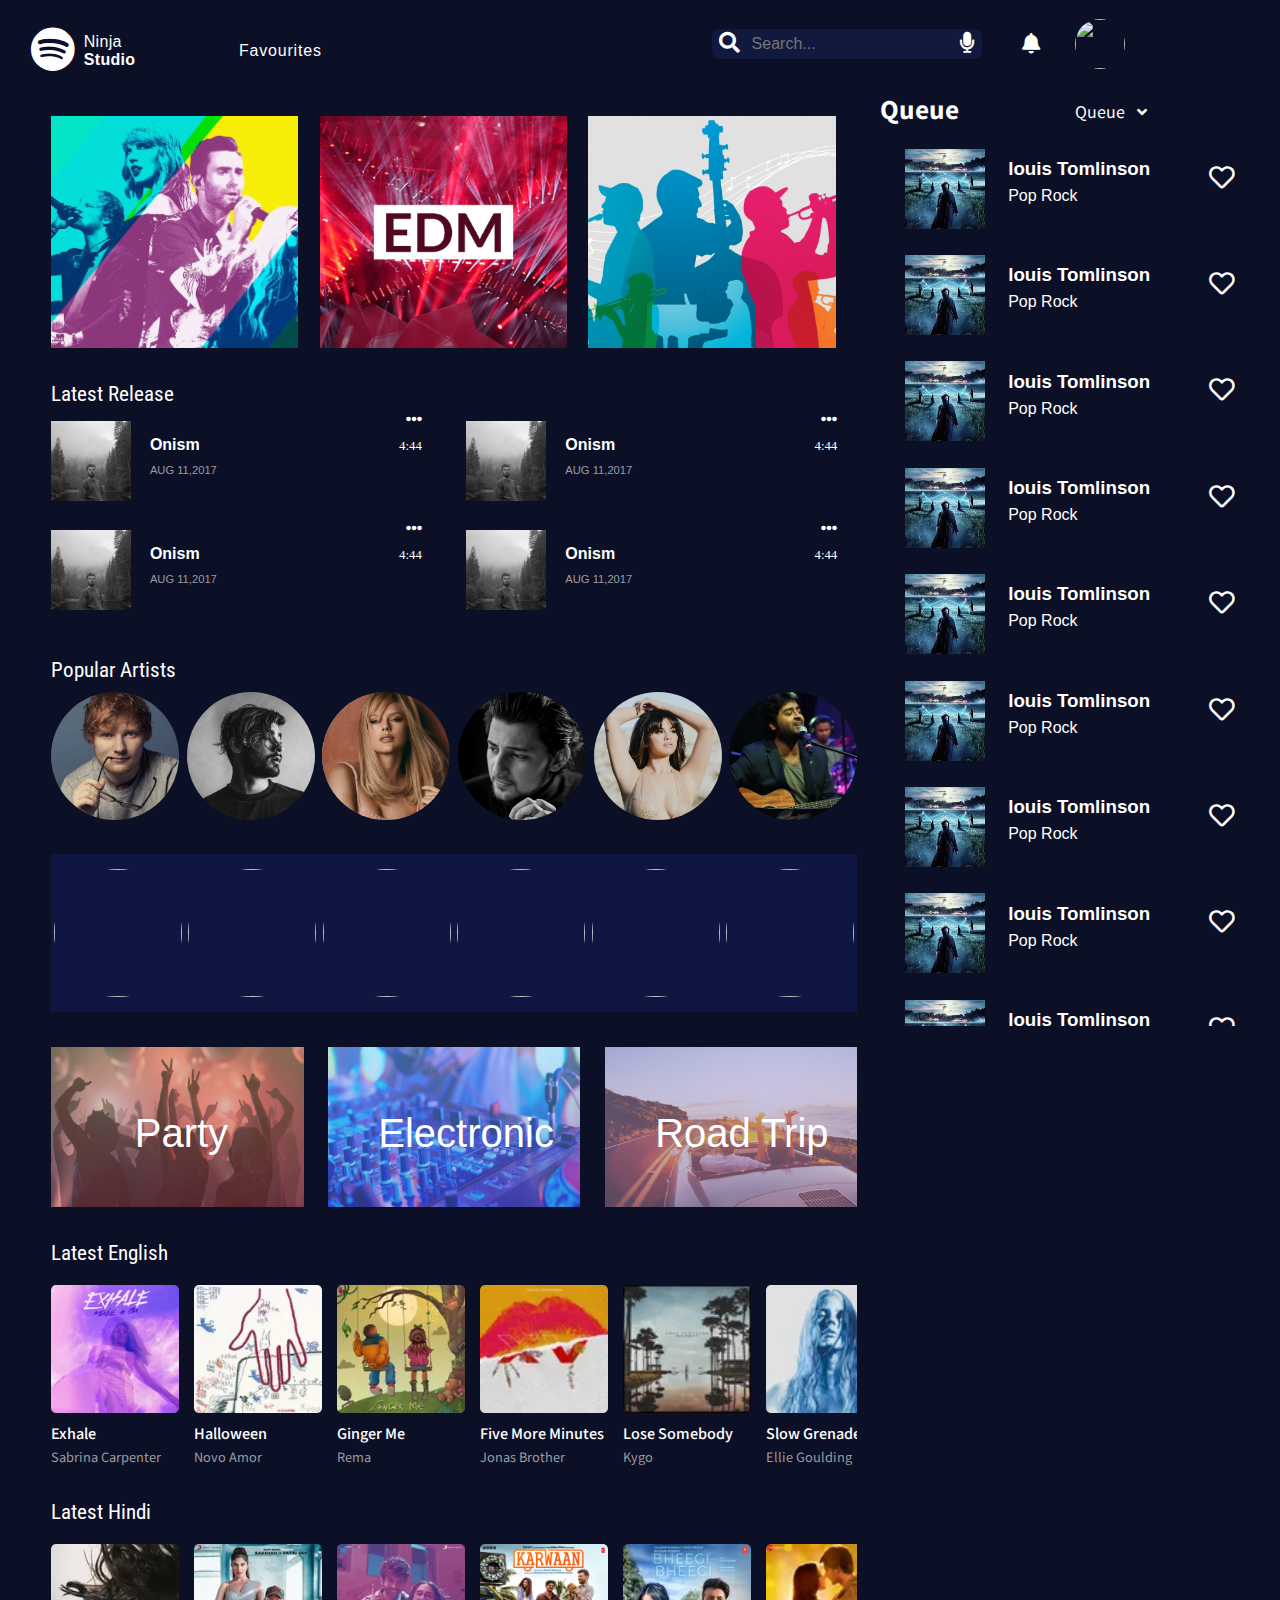
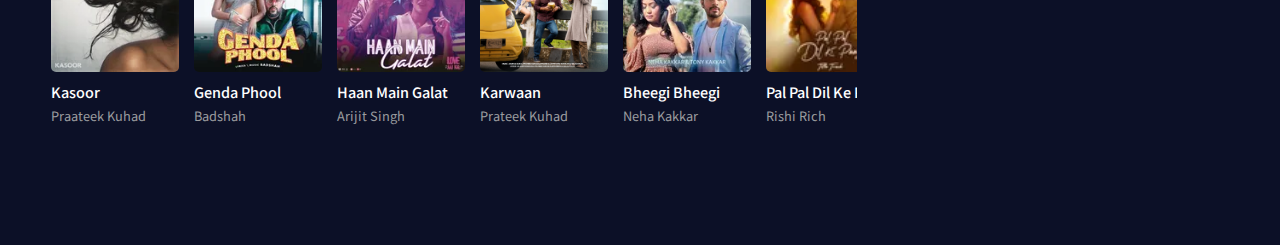
==== index.html @ 608cabcc "improved responsiveness" ====
<!DOCTYPE html>
<html>
<head>
	<title>Ninjas Studio</title>

	<!-- font awesome linking -->
	<link rel="stylesheet" type="text/css" href="https://use.fontawesome.com/releases/v5.7.1/css/all.css">

	<link rel="stylesheet" href="https://cdnjs.cloudflare.com/ajax/libs/font-awesome/4.7.0/css/font-awesome.min.css">

	<!-- stylsheet linking -->
	<link rel="stylesheet" type="text/css" href="styles1.css">

	<!-- google fonts -->

	<link href="https://fonts.googleapis.com/css2?family=Roboto+Condensed:wght@700&display=swap" rel="stylesheet">
	<link href="https://fonts.googleapis.com/css2?family=Noto+Sans+JP&display=swap" rel="stylesheet">
	<link href="https://fonts.googleapis.com/css2?family=Varta&display=swap" rel="stylesheet">

</head>
<body>

	<!------------------------------------------------------------- navbar -------------------------------------------------------->

	<div class="nav">
		<div id="nav-left">
			<div><i class="fab fa-spotify"></i></div>
			<div class="studio-name">Ninja <br> <b>Studio</b></div>
		</div>

		<span><a href="#">Favourites</a></span>

		<div id="nav-right">

			<button class="s-icon"><i class="fas fa-search"></i></button>  <form><input type="text" name="search-bar" class="search-bar" placeholder="Search..."></form>  <button class="mic"><i class="fas fa-microphone"></i></button>


			<div><i class="fas fa-bell bell-icon"></i></div>

			<div class="profile"><img src="https://i.pinimg.com/originals/8c/7b/34/8c7b3460922034571f3fbc3bdd828759.png"></div>
			
		</div>
	</div>

	<div id="content">
		<main>
			<!------------------------------------------------------- 1. categories -->

			<div class="categories">
				<div class="category" style="background-image:url(images/category1.jpg);">
				</div>
				<div class="category" style="background-image: url(images/c2.jpg);">
				</div>
				<div class="category" style="background-image: url(images/c3.png);">
				</div>
			</div>

			<!------------------------------------------------------ 2.latest release -->

			<div class="latest-releases" id="release-box">

				<span class="heading">Latest Release</span>
				<br>

				<div class="songs">

					<div class="release-song">

						<div style="background-image: url(images/onism.jpg);" class="rel-song">
							<a href="#music-player" class="play"><i class="fas fa-play"></i></a>
						</div>

						<div class="song-details">
							<span><b>Onism</b></span> <br>
							<p>AUG 11,2017</p>
						</div>

						<div class="more-details">
							<a href="#dropdown1" class="btn"><i class="fas fa-ellipsis-h"></i></a>

							<ul id="dropdown1" class="list">

								<li class="list-item"> <a href="#release-box"><span class="cross-btn"> <i class="fas fa-times"></i></a> </span></li>

								<li class="list-item"><span><i class="fas fa-play"></i></span> &nbsp; <span>Play Now</span></li>

								<li class="list-item"><span><i class="fas fa-list-ul"></i></span> &nbsp; <span>Add to Favourites</span></li>

								<li class="list-item"><span><i class="fas fa-plus"></i></span> &nbsp; <span>Add to Queue</span></li>

								<li class="list-item"><span><i class="fas fa-info-circle"></i></span> &nbsp; <span>Get Info</span></li>

							</ul>
							<br>
							<p>4:44</p>
						</div>

					</div>

					<div class="release-song">

						<div style="background-image: url(images/onism.jpg);" class="rel-song">
							<a href="#music-player" class="play"><i class="fas fa-play"></i></a>
						</div>

						<div class="song-details">
							<span><b>Onism</b></span> <br>
							<p>AUG 11,2017</p>
						</div>

						<div class="more-details">
							<a href="#dropdown1" class="btn"><i class="fas fa-ellipsis-h"></i></a>

							<ul id="dropdown1" class="list">

								<li class="list-item"> <a href="#release-box"><span class="cross-btn"> <i class="fas fa-times"></i></a> </span></li>

								<li class="list-item"><span><i class="fas fa-play"></i></span> &nbsp; <span>Play Now</span></li>

								<li class="list-item"><span><i class="fas fa-list-ul"></i></span> &nbsp; <span>Add to Favourites</span></li>

								<li class="list-item"><span><i class="fas fa-plus"></i></span> &nbsp; <span>Add to Queue</span></li>

								<li class="list-item"><span><i class="fas fa-info-circle"></i></span> &nbsp; <span>Get Info</span></li>

							</ul>
							<br>
							<p>4:44</p>
						</div>

					</div>

					<div class="release-song">

						<div style="background-image: url(images/onism.jpg);" class="rel-song">
							<a href="#music-player" class="play"><i class="fas fa-play"></i></a>
						</div>

						<div class="song-details">
							<span><b>Onism</b></span> <br>
							<p>AUG 11,2017</p>
						</div>

						<div class="more-details">
							<a href="#dropdown1" class="btn"><i class="fas fa-ellipsis-h"></i></a>

							<ul id="dropdown1" class="list">

								<li class="list-item"> <a href="#release-box"><span class="cross-btn"> <i class="fas fa-times"></i></a> </span></li>

								<li class="list-item"><span><i class="fas fa-play"></i></span> &nbsp; <span>Play Now</span></li>

								<li class="list-item"><span><i class="fas fa-list-ul"></i></span> &nbsp; <span>Add to Favourites</span></li>

								<li class="list-item"><span><i class="fas fa-plus"></i></span> &nbsp; <span>Add to Queue</span></li>

								<li class="list-item"><span><i class="fas fa-info-circle"></i></span> &nbsp; <span>Get Info</span></li>

							</ul>
							<br>
							<p>4:44</p>
						</div>

					</div>

					<div class="release-song">

						<div style="background-image: url(images/onism.jpg);" class="rel-song">
							<a href="#music-player" class="play"><i class="fas fa-play"></i></a>
						</div>

						<div class="song-details">
							<span><b>Onism</b></span> <br>
							<p>AUG 11,2017</p>
						</div>

						<div class="more-details">
							<a href="#dropdown1" class="btn"><i class="fas fa-ellipsis-h"></i></a>

							<ul id="dropdown1" class="list">

								<li class="list-item"> <a href="#release-box"><span class="cross-btn"> <i class="fas fa-times"></i></a> </span></li>

								<li class="list-item"><span><i class="fas fa-play"></i></span> &nbsp; <span>Play Now</span></li>

								<li class="list-item"><span><i class="fas fa-list-ul"></i></span> &nbsp; <span>Add to Favourites</span></li>

								<li class="list-item"><span><i class="fas fa-plus"></i></span> &nbsp; <span>Add to Queue</span></li>

								<li class="list-item"><span><i class="fas fa-info-circle"></i></span> &nbsp; <span>Get Info</span></li>

							</ul>
							<br>
							<p>4:44</p>
						</div>

					</div>

				</div>
				
			</div>

			<!---------------------------------------------------- 3. popular artists -->

			<div class="popular-artists">
				<span class="heading">Popular Artists</span>
				<br>

				<div class="artists">
					<div><a href="singlePlaylist.html"><div class="artistImg" style="background-image: url(images/edsheeran.webp);">
					</div></a></div>

					<div><a href="singlePlaylist.html"><div class="artistImg" style="background-image: url(images/zayn.jpg);">
					</div></a></div>

					<div><a href="singlePlaylist.html"><div class="artistImg" style="background-image: url(images/taylor.png);">
					</div></a></div>

					<div><a href="singlePlaylist.html"><div class="artistImg" style="background-image: url(images/darshan.jpg);">
					</div></a></div>

					<div><a href="singlePlaylist.html"><div class="artistImg" style="background-image: url(images/selena.jpg);">
					</div></a></div>

					<div><a href="singlePlaylist.html"><div class="artistImg" style="background-image: url(images/arijit.webp);">
					</div></a></div>

				</div>

			</div>

			<!---------------------------------------------------------- music acc to mood -->

			<div class="music-stations">
				
				<div class="stn-types">
					<img src="https://www.radio.orange.com/img/large_logo_oradio.png">
				</div>

				<div class="stn-types">
					<img src="https://cdn5.vectorstock.com/i/1000x1000/46/89/poster-for-the-retro-music-with-vinyl-record-vector-21274689.jpg">
				</div>

				<div class="stn-types">
					<img src="https://i.scdn.co/image/ab67616d0000b27316ddfeb17c854406b02c3ad6">
				</div>

				<div class="stn-types">
					<img src="https://i.scdn.co/image/ab67706f00000002cc213aacbbba505600d4227f">
				</div>

				<div class="stn-types">
					<img src="https://i.scdn.co/image/ab67706f00000002aa93fe4e8c2d24fc62556cba">
				</div>

				<div class="stn-types">
					<img src="https://i.scdn.co/image/ab67706f0000000225679ec48f09bd70884d4184">
				</div>

			</div>

			<!-------------------------------------------------------- music types ------->

			<div class="stn-div">

				<div class="genre">
					<img src="images/party.jpg">
					<p>&nbsp; &nbsp;Party</p>
				</div>

				<div class="genre two" style="margin-left: 3%; margin-right: 3%;">
					<img src="images/electronic.jpg">
					<p>Electronic</p>
				</div>

				<div class="genre three">
					<img src="images/road.jpg">
					<p>Road Trip</p>
				</div>
				
			</div>


			<!-------------------------------------------------------------------------- 4. latest english  -->

			<div class="latest-eng-hindi">

				<span class="heading">Latest English</span>
				<br>
				
				<div class="all-songs">

					<div class="song">
						<img src="images/song1.webp">
						<span class="song-name">Exhale</span>
						<span class="song-date">Sabrina Carpenter</span>
					</div>

					<div class="song">
						<img src="images/song3.webp">
						<span class="song-name">Halloween</span>
						<span class="song-date">Novo Amor</span>
					</div>

					<div class="song">
						<img src="images/song4.webp">
						<span class="song-name">Ginger Me</span>
						<span class="song-date">Rema</span>
					</div>

					<div class="song">
						<img src="images/song5.webp">
						<span class="song-name">Five More Minutes</span>
						<span class="song-date">Jonas Brother</span>
					</div>

					<div class="song">
						<img src="images/song6.webp">
						<span class="song-name">Lose Somebody</span>
						<span class="song-date">Kygo</span>
					</div>

					<div class="song">
						<img src="images/song7.webp">
						<span class="song-name">Slow Grenade</span>
						<span class="song-date">Ellie Goulding</span>
					</div>

					<div class="song">
						<img src="https://c.saavncdn.com/095/Chromatica-English-2020-20200529000826-150x150.jpg">
						<span class="song-name">Sour Candy</span>
						<span class="song-date">Lady Gaga</span>
					</div>

					<div class="song">
						<img src="https://c.saavncdn.com/929/Savage-Remix-feat-Beyonc--English-2020-20200429210157-150x150.jpg">
						<span class="song-name">Savage Remix</span>
						<span class="song-date">Megan Thee Stallion</span>
					</div>

					<div class="song">
						<img src="images/song8.jpg">
						<span class="song-name">I Love You</span>
						<span class="song-date">Ali Gatie</span>
					</div>

					<div class="song">
						<img src="images/song9.jpg">
						<span class="song-name">Control</span>
						<span class="song-date">Armaan Malik</span>
					</div>

					<div class="song">
						<img src="https://c.saavncdn.com/273/Encore-English-2016-20190419221937-150x150.jpg">
						<span class="song-name">Let Me Love You</span>
						<span class="song-date">DJ Snake</span>
					</div>

					<div class="song">
						<img src="images/song11.jpg">
						<span class="song-name">On My Way</span>
						<span class="song-date">Alan Walker</span>
					</div>

					<div class="song">
						<img src="https://c.saavncdn.com/352/Cry-Baby-Deluxe-English-2015-150x150.jpg">
						<span class="song-name">Cry Baby</span>
						<span class="song-date">Melanie Martinez</span>
					</div>

					<div class="song">
						<img src="images/song10.jpg">
						<span class="song-name">Senorita</span>
						<span class="song-date">Shawn Mendes</span>
					</div>

				</div>

			</div>

			<!----------------------------------------------------------------------------------------------- 5. latest hindi -->

			<div class="latest-eng-hindi" style="margin-bottom: 13%;">

				<span class="heading">Latest Hindi</span>
				<br>
				
				<div class="all-songs">

					<div class="song">
						<img src="images/s14.webp">
						<span class="song-name">Kasoor</span>
						<span class="song-date">Praateek Kuhad </span>
					</div>

					<div class="song">
						<img src="images/s13.webp">
						<span class="song-name">Genda Phool</span>
						<span class="song-date">Badshah</span>
					</div>

					<div class="song">
						<img src="images/s12.webp">
						<span class="song-name">Haan Main Galat</span>
						<span class="song-date">Arijit Singh</span>
					</div>

					<div class="song">
						<img src="images/s11.jpg">
						<span class="song-name">Karwaan</span>
						<span class="song-date">Prateek Kuhad</span>
					</div>

					<div class="song">
						<img src="images/s10.webp">
						<span class="song-name">Bheegi Bheegi</span>
						<span class="song-date">Neha Kakkar</span>
					</div>

					<div class="song">
						<img src="images/s9.webp">
						<span class="song-name">Pal Pal Dil Ke Paas</span>
						<span class="song-date">Rishi Rich</span>
					</div>

					<div class="song">
						<img src="images/s8.jpg">
						<span class="song-name">Malang</span>
						<span class="song-date">Ved Sharma</span>
					</div>

					<div class="song">
						<img src="images/s7.webp">
						<span class="song-name">Skechers</span>
						<span class="song-date">Drip Report</span>
					</div>

					<div class="song">
						<img src="images/s6.jpg">
						<span class="song-name">Tune Kaha</span>
						<span class="song-date">Prateek Kuhad</span>
					</div>

					<div class="song">
						<img src="images/s5.webp">
						<span class="song-name">Teri Mitti</span>
						<span class="song-date">B prag</span>
					</div>

					<div class="song">
						<img src="images/s4.webp">
						<span class="song-name">Ve Maahi</span>
						<span class="song-date">Arijit Singh</span>
					</div>

					<div class="song">
						<img src="images/s3.webp">
						<span class="song-name">Nashe Mein</span>
						<span class="song-date">Zubin Nautiyal</span>
					</div>

					<div class="song">
						<img src="images/s2.webp">
						<span class="song-name">Asal Mein</span>
						<span class="song-date">Darshan Raval</span>
					</div>

					<div class="song">
						<img src="images/s1.jpg">
						<span class="song-name">Meri Aashiqui</span>
						<span class="song-date">Rochak Kohli</span>
					</div>

				</div>

			</div>

		</main>



		<!---------------------------------------------------------- Queue section ----------------------------------------------------------->
		<aside id="queue">

			<div class="queue-header">
				<span>Queue</span>
				<div class="queue-dropdown">
					<a href="#dropdown" >Queue &nbsp; <i class="fas fa-angle-down"></i></a>
					<ul id="dropdown" class="list2">

						<li class="list-item2"> <a href="#queue"><span class="cross-btn"> <i class="fas fa-times"></i></a> </span></li>

						<li class="list-item2"><span><i class="fas fa-headphones-alt"></i></span> &nbsp; <span>Playlist
						</span></li>

						<li class="list-item2"><span><i class="fas fa-cog"></i></span> &nbsp; <span>Favourite Settings</span></li>

					</ul>
				</div>
			</div>


			<ul class="queue-list">
				<li class="list-item3">
					<div class="rp-img" style="background-image: url(images/song11.jpg);">
					</div>

					<div class="song-det">
						<h3>louis Tomlinson</h3>
						<span>Pop Rock</span>
					</div>

					<div class="more-det2" >
						<a href="#" class="heart"><i class="far fa-heart" style="font-size: 1.6rem;"></i></a>
					</div>

				</li>

				<li class="list-item3">
					<div class="rp-img" style="background-image: url(images/song11.jpg);">
					</div>

					<div class="song-det">
						<h3>louis Tomlinson</h3>
						<span>Pop Rock</span>
					</div>

					<div class="more-det2" >
						<a href="#" class="heart"><i class="far fa-heart" style="font-size: 1.6rem;"></i></a>
					</div>

				</li>


				<li class="list-item3">
					<div class="rp-img" style="background-image: url(images/song11.jpg);">
					</div>

					<div class="song-det">
						<h3>louis Tomlinson</h3>
						<span>Pop Rock</span>
					</div>

					<div class="more-det2" >
						<a href="#" class="heart"><i class="far fa-heart" style="font-size: 1.6rem;"></i></a>
					</div>

				</li>


				<li class="list-item3">
					<div class="rp-img" style="background-image: url(images/song11.jpg);">
					</div>

					<div class="song-det">
						<h3>louis Tomlinson</h3>
						<span>Pop Rock</span>
					</div>

					<div class="more-det2" >
						<a href="#" class="heart"><i class="far fa-heart" style="font-size: 1.6rem;"></i></a>
					</div>

				</li>


				<li class="list-item3">
					<div class="rp-img" style="background-image: url(images/song11.jpg);">
					</div>

					<div class="song-det">
						<h3>louis Tomlinson</h3>
						<span>Pop Rock</span>
					</div>

					<div class="more-det2" >
						<a href="#" class="heart"><i class="far fa-heart" style="font-size: 1.6rem;"></i></a>
					</div>

				</li>


				<li class="list-item3">
					<div class="rp-img" style="background-image: url(images/song11.jpg);">
					</div>

					<div class="song-det">
						<h3>louis Tomlinson</h3>
						<span>Pop Rock</span>
					</div>

					<div class="more-det2" >
						<a href="#" class="heart"><i class="far fa-heart" style="font-size: 1.6rem;"></i></a>
					</div>

				</li>


				<li class="list-item3">
					<div class="rp-img" style="background-image: url(images/song11.jpg);">
					</div>

					<div class="song-det">
						<h3>louis Tomlinson</h3>
						<span>Pop Rock</span>
					</div>

					<div class="more-det2" >
						<a href="#" class="heart"><i class="far fa-heart" style="font-size: 1.6rem;"></i></a>
					</div>

				</li>


				<li class="list-item3">
					<div class="rp-img" style="background-image: url(images/song11.jpg);">
					</div>

					<div class="song-det">
						<h3>louis Tomlinson</h3>
						<span>Pop Rock</span>
					</div>

					<div class="more-det2" >
						<a href="#" class="heart"><i class="far fa-heart" style="font-size: 1.6rem;"></i></a>
					</div>

				</li>


				<li class="list-item3">
					<div class="rp-img" style="background-image: url(images/song11.jpg);">
					</div>

					<div class="song-det">
						<h3>louis Tomlinson</h3>
						<span>Pop Rock</span>
					</div>

					<div class="more-det2" >
						<a href="#" class="heart"><i class="far fa-heart" style="font-size: 1.6rem;"></i></a>
					</div>

				</li>


				<li class="list-item3">
					<div class="rp-img" style="background-image: url(images/song11.jpg);">
					</div>

					<div class="song-det">
						<h3>louis Tomlinson</h3>
						<span>Pop Rock</span>
					</div>

					<div class="more-det2" >
						<a href="#" class="heart"><i class="far fa-heart" style="font-size: 1.6rem;"></i></a>
					</div>

				</li>

				<li class="list-item3">
					<div class="rp-img" style="background-image: url(images/song11.jpg);">
					</div>

					<div class="song-det">
						<h3>louis Tomlinson</h3>
						<span>Pop Rock</span>
					</div>

					<div class="more-det2" >
						<a href="#" class="heart"><i class="far fa-heart" style="font-size: 1.6rem;"></i></a>
					</div>

				</li>

				<li class="list-item3">
					<div class="rp-img" style="background-image: url(images/song11.jpg);">
					</div>

					<div class="song-det">
						<h3>louis Tomlinson</h3>
						<span>Pop Rock</span>
					</div>

					<div class="more-det2" >
						<a href="#" class="heart"><i class="far fa-heart" style="font-size: 1.6rem;"></i></a>
					</div>

				</li>


			</ul>
			
			
		</aside>


	</div>

<!-- ---------------------------footer-------------------- -->

	<div class="footer" id="music-player">

		<div class="play-song">
			<div class="song-img">
			</div>

			<div class="s-det">
				<p style="margin-top: 0; font-size: 1.05rem;">
				<span><b>Let Me Love You</b></span> &nbsp; &nbsp; &nbsp; <span><i class="far fa-heart"></i> &nbsp; <i class="fas fa-ban"></i></span>
				</p>
				<span style="font-size: 0.9rem;">DJ Snake, Justin Bieber</span>
			</div>
		</div>

		<div class="player">
			<p class="p1">
				<i class="fas fa-sync"></i> &nbsp; &nbsp; <i class="fas fa-step-backward"></i> &nbsp; &nbsp; <i class="far fa-pause-circle"></i> &nbsp; &nbsp; <i class="fas fa-step-forward"></i> &nbsp; &nbsp; <i class="fas fa-redo"></i>
			</p>
			
				<span>1:39</span> &nbsp; &nbsp; 
				<div class="slidecontainer">
					<input type="range" min="1" max="100" value="50" class="slider" id="myRange">
				</div>
				&nbsp; &nbsp;<span>4:44</span>
		</div>

		<div class="more-options">
			<br>
			<p>
				<i class="fas fa-list"></i> &nbsp; 
				<i class="fas fa-desktop"></i> &nbsp;
				<i class="fas fa-volume-up"></i> &nbsp;
				<input type="range" min="1" max="100" value="50" class="slider2" id="myRange">
			</p>
		</div>

	</div>

</body>
</html>
---- styles1.css ----
/*--------------------------------------few general settings--------------------------------------------------*/

body{
	background-color: #0C1027;
	/*position: relative;*/
}

a{
	text-decoration: none;
	color: white;
}

main{
	display: inline-block;
	/*background-color: red;*/
	width: 67vw;
	height: auto;
	/*position: absolute;*/
}

button:focus, input:focus {
	outline: none;
}




/*---------list settings--*/

.list{
	visibility: hidden;
	display: block;
	min-width: 150px;
	width: auto;
	height: auto;
	position: absolute;
	list-style: none;
	z-index: 2;
	background-color: white;
	padding-left: 0px;
}

.list:target {
	visibility: visible;
}


.list-item {
	width: auto ;
	height: auto;
	padding: 5px;
	color: black;
	font-size: 0.8rem;
	margin-left: 0;
	margin-bottom: 5px;
}

.cross-btn {
	float: right;
	color: black;
	font-size: 1rem;
}


/*--------------------------------------------------------------navbar---------------------------------------------------------*/

.nav{
	width: inherit; 
	height: 4vh;
	padding: 1% 1.8%;
	margin:0;
	margin-top: 20px;
	display: flex;
	justify-content: flex-start;
	align-items: center;
	color: white;
	/*position: absolute;*/
}

#nav-left{
	display: flex;
}

/*styling of "favourites"*/

.nav span {  
	margin-left: 8.5%;
	font-size: 1rem;
	font-family: sans-serif;
	letter-spacing: 0.05rem;
}

.studio-name {
	margin-left: 10px;
	margin-top: 5px;
	color: white;
	font-family: sans-serif;
	letter-spacing: 0.02rem;
	font-size: 1rem;
}

.nav i {
	font-size: 2.8rem;
	color: white;
}

#nav-right{
	display: flex;
	margin-left:45%;
}

#nav-right form {
	display: inline-block;
}

#nav-right i {
	font-size: 1.3rem;
	/*margin-top: 5px;*/
	padding: 0 ;
}

#nav-right button {
	background-color: #12193E;
	padding: 0 ;
	padding-left: 3px;
	height: 1.9rem;
	width: 2rem;
	border: none;
	/*border-bottom-left-radius: 0.5rem;*/
}

.s-icon{
	border-bottom-left-radius: 0.5rem;
	border-top-left-radius: 0.5rem;
}

.mic{
	border-bottom-right-radius: 0.5rem;
	border-top-right-radius: 0.5rem;
}

.search-bar{
	/*border-radius: 0.5rem;*/
	background-color: #12193E;
	border: 0px solid transparent;
	color: white;
	padding: 6px;
	padding-left: 8px;
	font-size: 1rem;
	width: 17rem;
}

#nav-right .bell-icon {
	margin-left: 40px;
	font-size: 1.3rem;
	margin-top: 5px;
}

.profile img {
	border-radius: 50%;
	height: 50px;
	width: 50px;
	margin-left: 35px;
	margin-right: 20px;
	margin-top: -10px;
}

/*nav bar ends*/

/*-----------------------------------------------main section--------------------------------------------------------------------------*/

/*------------------------------------------------- 1. categories*/

.categories{
	width: 63vw;
	height: auto;
	margin-left: 5%;
	margin-top: 4%;
	display: flex;
	justify-content: flex-start;
}

.category{
	margin-right: 1.35rem;
	height: 14.5rem;
	width: 32%;
	transition: all ease-in-out;
	transition-duration: 0.2s;
	background-size: cover;
	background-position: center;
}

.category:hover{
	transform: scaleX(1.3) scaleY(1.15);
	
}

/*-------------------------------------------- 2. latest-releases */

.latest-releases{
	width: 63vw;
	height: auto;
	position: relative;
	margin-left: 5%;
	margin-top: 4%;
}

.songs {
	display: flex;
	justify-content: space-between;
	flex-wrap: wrap;
}

.songs div{
	display: inline-block;
}

.heading {
	font-size: 1.3rem;
	font-family: 'Roboto Condensed', sans-serif;
	color: white;
}

.release-song{
	position: relative;
	width: 46%;
	height: auto;
	margin:5px 20px;
	margin-left: 0;
	margin-bottom: 0;
}

.rel-song{
	color: white;
	font-size: 2rem;
	background-size: cover;
	background-position: center;
	width: 5rem;
	height: 5rem;
	margin: 10px;
	margin-left: 0;
}

.play{
	font-size: 2rem;
	top:30px;
	left: 25px;
	position: absolute;
	color: transparent;
}

.rel-song:hover{
	background-color: grey;
	opacity: 0.8;
}

.rel-song:hover a{
	color: white;
} 


.song-details{
	display: inline-block;
	color: white;
	vertical-align: top;
	margin-top: 25px;
	margin-left: 5px;
	font-family: sans-serif;
}

.song-details p {
	margin-top: 10px;
	font-size: 0.7rem;
	color: #9B9C9F;
}

.more-details {
	display: inline-block;
	vertical-align: top;
	float: right;
	color: white;
	font-size: 0.8rem;
}

.btn{
	float: right;
	background: transparent;
	color: white;
	border: 0px solid transparent;
	font-size: 1rem;
}

/*---------------------------------------------------------3. popular artists*/

.popular-artists {
	width: 63vw;
	height: auto;
	position: relative;
	margin-left: 5%;
	margin-top: 4%;
}

.artists {
	display: flex;
	flex-wrap: nowrap;
	justify-content: space-between;
	margin-top: 10px;
}

.artistImg {
	border-radius: 100%;
	width:8rem;
	height:8rem;
	background-size: cover;
	background-position: center;
	/*margin-right: 10px;*/
}

.artistImg:hover {
	background-color: grey;
	opacity: 0.5;
}

.artistImg:hover a{
	color: white;
}

/*-------------------4. music acc to mood---------------*/

.music-stations {
	width: 63vw;
	height: auto;
	position: relative;
	background-color: #101642;
	margin-left: 5%;
	margin-top: 4%;
	display: flex;
	flex-wrap: nowrap;
	justify-content: space-around;
	min-width: 700px;
}

.stn-types{
	padding: 15px 0 ;
	width:8rem;
	height:8rem;
	/*margin-left: 2%;*/
}

.stn-types img {
	width: inherit;
	height: inherit;
	border-radius: 100%;
	background-position: center;
} 

/*----------------------------------------------------------------music types--------*/

.stn-div{

	width: 63vw;
	height: auto;
	position: relative;
	background-color: transparent;
	margin-left: 5%;
	margin-top: 4%;
	display: flex;
	flex-wrap: nowrap;
	justify-content: space-between;
	margin-right: 1rem;
	color: white;
	min-width: 700px;
}

.genre{
	position: relative;
	background: linear-gradient(to bottom,#C99460,#A8414D);
	width: 40%;
	height: 10rem;
	overflow: hidden;
	/*margin-right: 3%;*/
}

.two{
	background: linear-gradient(to bottom,#75CCF3,#526CC4);
}

.three{
	background: linear-gradient(to bottom,#9B95D3,#826C99);
}

.genre p {
	left: 20%;
	position: absolute;
	top:15%;
	font-size: 2.5rem;
	color: white;
	/*text-align: center;*/
	font-family: sans-serif;
	font-weight: 500;
}

.genre img{
	height: 100%;
	width: 100%;
	opacity: 0.5;
	transition: 0.2s ease-in-out ;
}

.genre img:hover{
	transform: scale(1.2);
}

/*----------------------------------------------------------------6. latest english */

.latest-eng-hindi{
	width: 63vw;
	height: auto;
	position: relative;
	margin-left: 5%;
	margin-top: 4%;
	min-width: 700px;
}

.all-songs{
	display: flex;
	overflow-y:hidden;
	overflow-x: scroll;
	scroll-behavior: smooth;
	flex-wrap: nowrap;
	flex-direction: row;
	justify-content: space-between;
	margin-top: 20px;
}

.all-songs::-webkit-scrollbar{
	display: none;
}

.song img {
	border-radius: 4%;
	width:8rem;
	height:8rem;
	min-width: 8rem;
	margin-right: 15px;
}

.song-name {
	display: block;
	color: white;
	font-size: 0.9rem;
	margin-top: 5px;
	font-weight: 500;
	font-family: 'Noto Sans JP', sans-serif;
}

.song-date {
	display: block;
	color: #9B9C9F ;
	font-size: 0.8rem;
	margin-top: 4px;
	font-family: 'Noto Sans JP', sans-serif;
	/*font-weight: 300;*/
}


/*--------------------------------------------------------------Queue section----------------------------------------------------------*/

aside{
	display: inline-block;
	width: 30vw;
	height: auto;
	/*background-color: yellow;*/
	vertical-align: top;
	margin-left: 5px;
	margin-top: 10px;
	/*position: fixed;*/
}

.queue-header{
	float: left;
	width: inherit;
}

.queue-header > span {
	font-size: 1.5rem;
	color: white;
	font-family: 'Noto Sans JP', sans-serif;
	font-weight: 800;
	padding: 5px;
}

.queue-dropdown {
	display: inline-block;
	float: right;
	/*background-color: yellow;*/
	margin-right: 15%;
	margin-top: 0.5rem;
	/*background: transparent;*/
}

.queue-dropdown > a{
	background: transparent;
	font-size: 1rem;
	color: white;
	border: 0px solid transparent;
	font-family: 'Noto Sans JP', sans-serif;
}

.list2{
	visibility: hidden;
	display: block;
	min-width: 100px;
	width: auto;
	height: auto;
	position: absolute;
	list-style: none;
	z-index: 2;
	background-color: white;
	padding-left: 0px;
	margin-right: 10px;
	margin-left: -20px;
}

.list2:target {
	visibility: visible;
}


.list-item2 {
	width: auto ;
	min-width: 150px;
	height: auto;
	padding: 5px;
	color: black;
	font-size: 0.9rem;
	margin-left: 0;
	margin-bottom: 5px;
	font-weight: 600;

}

.h-song-list {
	width: inherit;
	height: 100vh;
	display: flex;
	flex-direction: column;
	flex-wrap: nowrap;
	overflow-x: hidden;
	overflow-y: scroll;
	/*background-color: red;*/
}

.h-song-list::-webkit-scrollbar{
	display: none;
}

/*----------------------------------------------queue list---------------*/

.queue-list{
	width: 25vw;
	height: 100vh;
	/*background-color: yellow;*/
	overflow-x: hidden;
	overflow-y: scroll;
	position: relative;
}

.queue-list::-webkit-scrollbar{
	display: none;
}

.list-item3 {
	display: block;
	width: 100%;
}

.list-item3 div {
	display: inline-block;
}

.rp-img {
	height: 5rem;
	width: 5rem;
	background-size: cover;
	margin-top: 7%;
	margin-right: 3%;
	margin-left: -3%;
}
.song-det {
	margin-left: 3%;
	font-family: sans-serif;
	vertical-align: top;
	color: white;
	margin-top: 4%;
}


.song-det h3 {
	margin-bottom: 5%;
}


.more-det2 {
	margin-left: 12%;
	float: right;
	margin-top: 12%;
}

.heart{
	float: right;
	font-size: 1rem;
	/*margin-bottom: -5%;*/
}

/*-----------------------------------------------------footer--------------------------------------------------------*/

.footer {
	width: 100%;
	height: 15vh;
	margin: 0 -8px;
	background-color: #282729;
	visibility: hidden;
	position: fixed;
	bottom: 0;
	color: white;
	font-family: sans-serif;
}

.footer:target {
	visibility: visible;
}


.footer div {
	display: inline-block;
	vertical-align: top;
}

.play-song{
	margin-top: 1%;
	margin-left: 3%;
	width: 26%;
}

.song-img {
	height: 5.25rem;
	width: 5.25rem;
	background-image: url(images/letMeLoveYou.jpg);
	background-size: cover;
	background-position: center;
}

.s-det{
	font-family: 'Noto Sans JP',  sans-serif;
	margin-left: 2.5%;
}

.player{
	width: 40%;
	margin-left: 10%;
	/*background-color: red;*/

}

.p1 {
	margin-left: 16%;
	font-size: 1.5rem;
}

.slidecontainer{
	display: inline-block;
	width: 55%;
	margin-top: 0;
}

.slider {
	width: 100%;
}

.more-options{
	font-size: 1.2rem;
}

.slider2 {
	width: 50%;
}

/*----------------------------------media queries-----------------*/

@media screen and (max-width: 1450px){
	#nav-right{
		margin-left: 30%;
	}

	aside{
		width: 25vw;
	}
}

@media screen and (max-width:1280px){
	#nav-right{
		margin-left: 32%;
	}

	.search-bar{
		width: 12rem;
	}

}

@media screen and (max-width: 1170px){
	aside{
		display: none;
	}

	main{
		width: 90vw;
	}

	.categories , .latest-eng-hindi, .stn-div, .popular-artists, .latest-releases , .music-stations{
		width: 100%;
	}

}


@media screen and (max-width:1024px){
	#nav-right{
		margin-left: 25%;
	}

	.search-bar{
		width: 6rem;
	}

	.play-song {
		width: 32%;
	}

}

@media screen and (max-width: 950px){

	.play-song{
		width: 45%;

	}

	.player{
		margin-left: 2%;
	}

	.p1{
		font-size: 1.2rem;
		margin-left: 8%;
	}

}


@media screen and (max-width: 839px){

	#nav-right{
		margin-left: 5%;
	}

	.artistImg{
		width: 7.5rem;
		height: 7.5rem;
		margin-right: 0;
	}

	.stn-types img {
		width:7.25rem;
		height:7.5rem;
	} 
}

@media screen and (max-width: 600px){

	.play-song{
		width: 50%;
	}

	.search-bar{
		width: 2rem;
	}

	.s-det{
		width: 60%;
	}

	.s-det p {
		font-size: 0.7rem;
	}

	.song-img{
		height: 5rem;
		width: 3rem;
	}

	.player{
		margin-left: 0;
	}

	.p1{
		font-size: 0.8rem;
		margin-left: 12%;
	}

	.more-options{
		font-size: 0.8rem;
		width: 20%;
	}

	.release-song{
		width: 100%;
	}

}
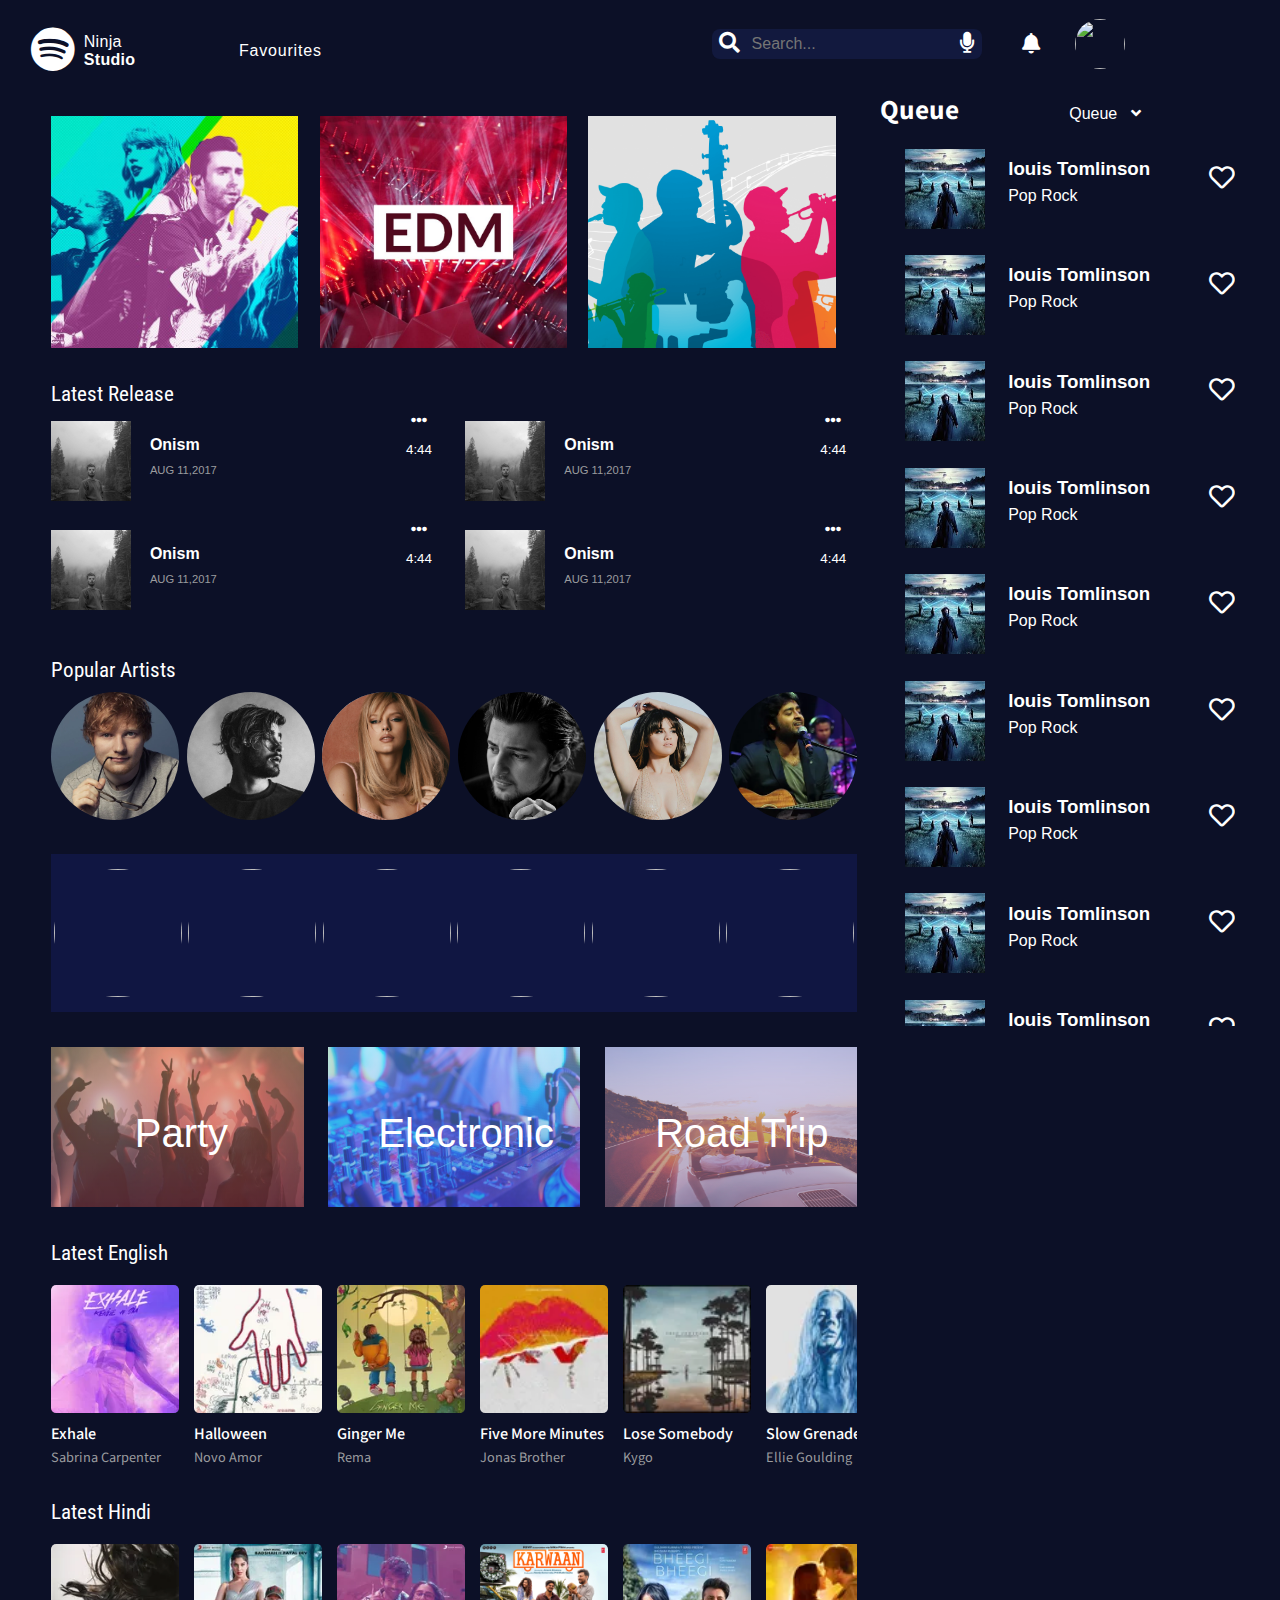
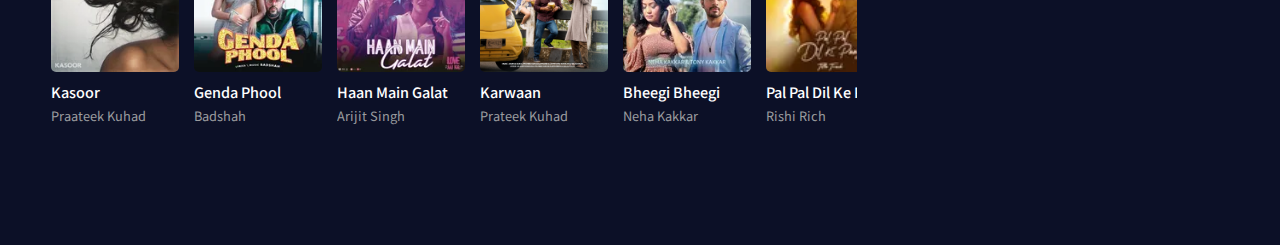
==== commit ce0f2b3e: "some final changes" ====
--- a/index.html
+++ b/index.html
@@ -28,7 +28,10 @@
 			<div class="studio-name">Ninja <br> <b>Studio</b></div>
 		</div>
 
-		<span><a href="#">Favourites</a></span>
+		<span class="fav"><a href="#">Favourites</a></span>
+
+		<span class="q-h"><a href="#queue">Queue</a></span>
+		<span class="q-h"><a href="#content">Home</a></span>
 
 		<div id="nav-right">
 
@@ -76,9 +79,9 @@
 						</div>
 
 						<div class="more-details">
-							<a href="#dropdown1" class="btn"><i class="fas fa-ellipsis-h"></i></a>
-
-							<ul id="dropdown1" class="list">
+							<button class="btn">
+								<i class="fas fa-ellipsis-h"></i>
+								<ul id="dropdown1" class="list">
 
 								<li class="list-item"> <a href="#release-box"><span class="cross-btn"> <i class="fas fa-times"></i></a> </span></li>
 
@@ -109,9 +112,9 @@
 						</div>
 
 						<div class="more-details">
-							<a href="#dropdown1" class="btn"><i class="fas fa-ellipsis-h"></i></a>
-
-							<ul id="dropdown1" class="list">
+							<button class="btn">
+								<i class="fas fa-ellipsis-h"></i>
+								<ul id="dropdown1" class="list">
 
 								<li class="list-item"> <a href="#release-box"><span class="cross-btn"> <i class="fas fa-times"></i></a> </span></li>
 
@@ -130,7 +133,7 @@
 
 					</div>
 
-					<div class="release-song">
+<div class="release-song">
 
 						<div style="background-image: url(images/onism.jpg);" class="rel-song">
 							<a href="#music-player" class="play"><i class="fas fa-play"></i></a>
@@ -142,9 +145,9 @@
 						</div>
 
 						<div class="more-details">
-							<a href="#dropdown1" class="btn"><i class="fas fa-ellipsis-h"></i></a>
-
-							<ul id="dropdown1" class="list">
+							<button class="btn">
+								<i class="fas fa-ellipsis-h"></i>
+								<ul id="dropdown1" class="list">
 
 								<li class="list-item"> <a href="#release-box"><span class="cross-btn"> <i class="fas fa-times"></i></a> </span></li>
 
@@ -175,9 +178,9 @@
 						</div>
 
 						<div class="more-details">
-							<a href="#dropdown1" class="btn"><i class="fas fa-ellipsis-h"></i></a>
-
-							<ul id="dropdown1" class="list">
+							<button class="btn">
+								<i class="fas fa-ellipsis-h"></i>
+								<ul id="dropdown1" class="list">
 
 								<li class="list-item"> <a href="#release-box"><span class="cross-btn"> <i class="fas fa-times"></i></a> </span></li>
 
@@ -480,13 +483,13 @@
 
 
 		<!---------------------------------------------------------- Queue section ----------------------------------------------------------->
-		<aside id="queue">
+		<aside id="queue" class="queue2">
 
 			<div class="queue-header">
 				<span>Queue</span>
 				<div class="queue-dropdown">
-					<a href="#dropdown" >Queue &nbsp; <i class="fas fa-angle-down"></i></a>
-					<ul id="dropdown" class="list2">
+					<button class = "btn-2">Queue &nbsp; <i class="fas fa-angle-down"></i>
+						<ul id="dropdown" class="list2">
 
 						<li class="list-item2"> <a href="#queue"><span class="cross-btn"> <i class="fas fa-times"></i></a> </span></li>
 
@@ -496,6 +499,7 @@
 						<li class="list-item2"><span><i class="fas fa-cog"></i></span> &nbsp; <span>Favourite Settings</span></li>
 
 					</ul>
+					</button>
 				</div>
 			</div>
 
@@ -707,7 +711,7 @@
 			</div>
 
 			<div class="s-det">
-				<p style="margin-top: 0; font-size: 1.05rem;">
+				<p style="margin-top: 0; ">
 				<span><b>Let Me Love You</b></span> &nbsp; &nbsp; &nbsp; <span><i class="far fa-heart"></i> &nbsp; <i class="fas fa-ban"></i></span>
 				</p>
 				<span style="font-size: 0.9rem;">DJ Snake, Justin Bieber</span>
--- a/styles1.css
+++ b/styles1.css
@@ -31,7 +31,7 @@
 .list{
 	visibility: hidden;
 	display: block;
-	min-width: 150px;
+	min-width: 180px;
 	width: auto;
 	height: auto;
 	position: absolute;
@@ -53,7 +53,13 @@
 	color: black;
 	font-size: 0.8rem;
 	margin-left: 0;
+	padding-left: 0;
 	margin-bottom: 5px;
+	text-align: left;
+}
+
+.list-item span{
+	margin-left: 10px;
 }
 
 .cross-btn {
@@ -166,6 +172,10 @@
 	margin-top: -10px;
 }
 
+.q-h{
+	display: none;
+}
+
 /*nav bar ends*/
 
 /*-----------------------------------------------main section--------------------------------------------------------------------------*/
@@ -189,6 +199,7 @@
 	transition-duration: 0.2s;
 	background-size: cover;
 	background-position: center;
+	min-width: 200px;
 }
 
 .category:hover{
@@ -224,9 +235,9 @@
 
 .release-song{
 	position: relative;
-	width: 46%;
-	height: auto;
-	margin:5px 20px;
+	width: 48%;
+	height: auto;
+	margin:5px 5px;
 	margin-left: 0;
 	margin-bottom: 0;
 }
@@ -281,14 +292,26 @@
 	float: right;
 	color: white;
 	font-size: 0.8rem;
-}
+	/*margin-right: -2%;*/
+}
+
 
 .btn{
 	float: right;
 	background: transparent;
-	color: white;
 	border: 0px solid transparent;
+	color: white;
+	/*font-size: 1rem;*/
+	cursor: pointer;
+}
+
+.btn i{
 	font-size: 1rem;
+}
+
+
+.btn:focus .list{
+    visibility: visible;
 }
 
 /*---------------------------------------------------------3. popular artists*/
@@ -453,6 +476,7 @@
 	margin-top: 5px;
 	font-weight: 500;
 	font-family: 'Noto Sans JP', sans-serif;
+	overflow:hidden;
 }
 
 .song-date {
@@ -461,6 +485,7 @@
 	font-size: 0.8rem;
 	margin-top: 4px;
 	font-family: 'Noto Sans JP', sans-serif;
+	overflow: hidden;
 	/*font-weight: 300;*/
 }
 
@@ -538,6 +563,24 @@
 	margin-left: 0;
 	margin-bottom: 5px;
 	font-weight: 600;
+	text-align: left;
+
+}
+
+.btn-2{
+	float: right;
+	background: transparent;
+	border: 0px solid transparent;
+	color: white;
+	cursor: pointer;
+	font-size: 1rem;
+	margin-top: 5px;
+}
+
+
+.btn-2:focus .list2
+{
+    visibility: visible;
 
 }
 
@@ -669,6 +712,10 @@
 	font-size: 1.5rem;
 }
 
+.s-det p{
+	font-size: 1.05rem;
+}
+
 .slidecontainer{
 	display: inline-block;
 	width: 55%;
@@ -681,6 +728,7 @@
 
 .more-options{
 	font-size: 1.2rem;
+	/*width: 20%;*/
 }
 
 .slider2 {
@@ -710,8 +758,8 @@
 
 }
 
-@media screen and (max-width: 1170px){
-	aside{
+@media screen and (max-width: 1180px){
+	.queue2{
 		display: none;
 	}
 
@@ -721,6 +769,56 @@
 
 	.categories , .latest-eng-hindi, .stn-div, .popular-artists, .latest-releases , .music-stations{
 		width: 100%;
+	}
+
+	.q-h{
+		display: inline-block;
+	}
+
+	.fav{
+		display: none;
+	}
+
+	.queue2:target{
+		width: 96%;
+		z-index: 2;
+		top:60px;
+		left: 25px;
+		display: block;
+		height: auto;
+		position: absolute;
+		background-color: #0C1027;
+	}
+
+	.queue-list{
+		width: 85%;
+		height: 100%;
+		margin-bottom: 60%;
+	}
+
+	.s-det{
+		width: 60%;
+	}
+
+	.s-det p {
+		font-size: 1rem;
+	}
+
+	.player{
+		/*width: 50%;*/
+		margin-left: 0%;
+	}
+
+	.p1{
+		font-size: 1rem;
+		margin-left: 28%;
+	}
+
+	.more-options{
+		font-size: 1rem;
+		width: 20%;
+		/*margin-right: -20%;*/
+		margin-left: 0;
 	}
 
 }
@@ -748,13 +846,19 @@
 
 	}
 
-	.player{
-		margin-left: 2%;
-	}
-
 	.p1{
 		font-size: 1.2rem;
-		margin-left: 8%;
+		margin-left: 20%;
+	}
+
+
+	.player{
+		margin-left: -10%;
+	}
+
+	.more-options{
+		width: 20%;
+		/*margin-right: -10%;*/
 	}
 
 }
@@ -776,17 +880,6 @@
 		width:7.25rem;
 		height:7.5rem;
 	} 
-}
-
-@media screen and (max-width: 600px){
-
-	.play-song{
-		width: 50%;
-	}
-
-	.search-bar{
-		width: 2rem;
-	}
 
 	.s-det{
 		width: 60%;
@@ -802,7 +895,7 @@
 	}
 
 	.player{
-		margin-left: 0;
+		margin-left: -10%;
 	}
 
 	.p1{
@@ -812,11 +905,62 @@
 
 	.more-options{
 		font-size: 0.8rem;
-		width: 20%;
+		width: 10%;
+		margin-right: 0;
+		margin-left: 0;
+	}
+
+}
+
+@media screen and (max-width: 600px){
+
+	.play-song{
+		width: 50%;
+	}
+
+	.search-bar{
+		width: 2rem;
+	}
+
+	.s-det{
+		width: 60%;
+	}
+
+	.s-det p {
+		font-size: 0.7rem;
+	}
+
+	.song-img{
+		height: 5rem;
+		width: 3rem;
+	}
+
+	.player{
+		margin-left: -10%;
+	}
+
+	.p1{
+		font-size: 0.8rem;
+		margin-left: 12%;
+	}
+
+	.more-options{
+		font-size: 0.8rem;
+		width: 10%;
+		margin-right: 0;
+		margin-left: 0;
 	}
 
 	.release-song{
 		width: 100%;
 	}
 
-}
+	.song-name{
+		font-size: 0.8rem;
+	}
+
+	.song-date{
+		font-size: 0.6rem;
+	}
+
+}
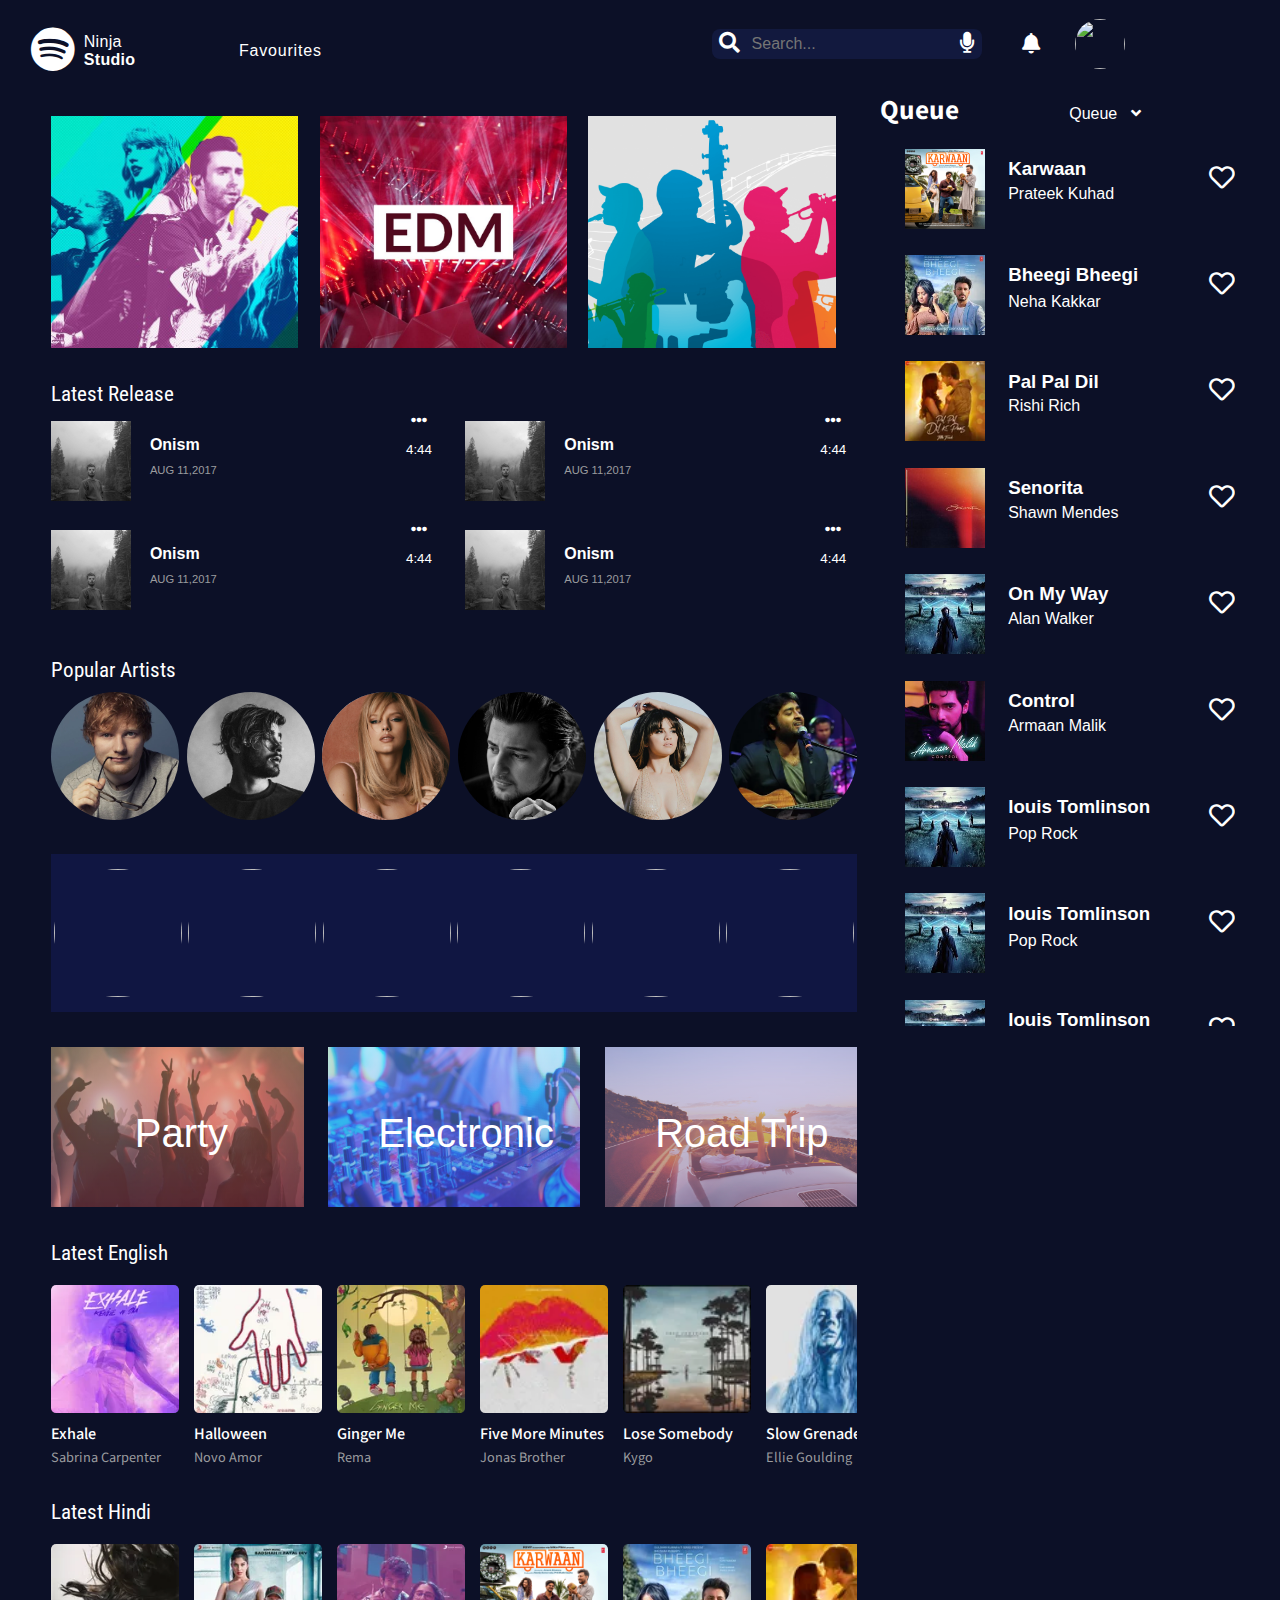
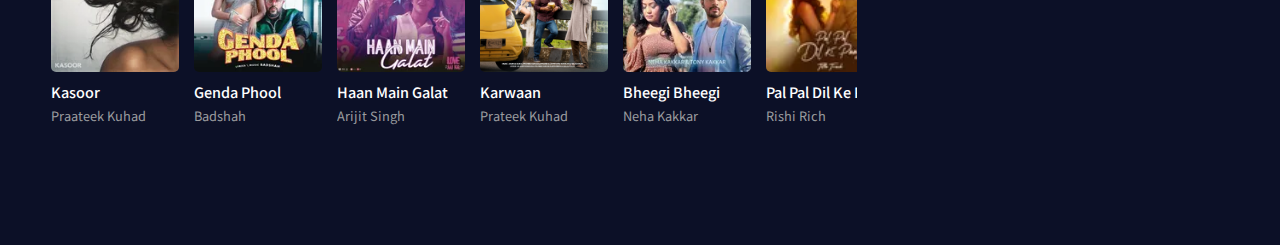
==== commit fd3836b7: "Add files via upload" ====
--- a/index.html
+++ b/index.html
@@ -1,746 +1,746 @@
-<!DOCTYPE html>
-<html>
-<head>
-	<title>Ninjas Studio</title>
-
-	<!-- font awesome linking -->
-	<link rel="stylesheet" type="text/css" href="https://use.fontawesome.com/releases/v5.7.1/css/all.css">
-
-	<link rel="stylesheet" href="https://cdnjs.cloudflare.com/ajax/libs/font-awesome/4.7.0/css/font-awesome.min.css">
-
-	<!-- stylsheet linking -->
-	<link rel="stylesheet" type="text/css" href="styles1.css">
-
-	<!-- google fonts -->
-
-	<link href="https://fonts.googleapis.com/css2?family=Roboto+Condensed:wght@700&display=swap" rel="stylesheet">
-	<link href="https://fonts.googleapis.com/css2?family=Noto+Sans+JP&display=swap" rel="stylesheet">
-	<link href="https://fonts.googleapis.com/css2?family=Varta&display=swap" rel="stylesheet">
-
-</head>
-<body>
-
-	<!------------------------------------------------------------- navbar -------------------------------------------------------->
-
-	<div class="nav">
-		<div id="nav-left">
-			<div><i class="fab fa-spotify"></i></div>
-			<div class="studio-name">Ninja <br> <b>Studio</b></div>
-		</div>
-
-		<span class="fav"><a href="#">Favourites</a></span>
-
-		<span class="q-h"><a href="#queue">Queue</a></span>
-		<span class="q-h"><a href="#content">Home</a></span>
-
-		<div id="nav-right">
-
-			<button class="s-icon"><i class="fas fa-search"></i></button>  <form><input type="text" name="search-bar" class="search-bar" placeholder="Search..."></form>  <button class="mic"><i class="fas fa-microphone"></i></button>
-
-
-			<div><i class="fas fa-bell bell-icon"></i></div>
-
-			<div class="profile"><img src="https://i.pinimg.com/originals/8c/7b/34/8c7b3460922034571f3fbc3bdd828759.png"></div>
-			
-		</div>
-	</div>
-
-	<div id="content">
-		<main>
-			<!------------------------------------------------------- 1. categories -->
-
-			<div class="categories">
-				<div class="category" style="background-image:url(images/category1.jpg);">
-				</div>
-				<div class="category" style="background-image: url(images/c2.jpg);">
-				</div>
-				<div class="category" style="background-image: url(images/c3.png);">
-				</div>
-			</div>
-
-			<!------------------------------------------------------ 2.latest release -->
-
-			<div class="latest-releases" id="release-box">
-
-				<span class="heading">Latest Release</span>
-				<br>
-
-				<div class="songs">
-
-					<div class="release-song">
-
-						<div style="background-image: url(images/onism.jpg);" class="rel-song">
-							<a href="#music-player" class="play"><i class="fas fa-play"></i></a>
-						</div>
-
-						<div class="song-details">
-							<span><b>Onism</b></span> <br>
-							<p>AUG 11,2017</p>
-						</div>
-
-						<div class="more-details">
-							<button class="btn">
-								<i class="fas fa-ellipsis-h"></i>
-								<ul id="dropdown1" class="list">
-
-								<li class="list-item"> <a href="#release-box"><span class="cross-btn"> <i class="fas fa-times"></i></a> </span></li>
-
-								<li class="list-item"><span><i class="fas fa-play"></i></span> &nbsp; <span>Play Now</span></li>
-
-								<li class="list-item"><span><i class="fas fa-list-ul"></i></span> &nbsp; <span>Add to Favourites</span></li>
-
-								<li class="list-item"><span><i class="fas fa-plus"></i></span> &nbsp; <span>Add to Queue</span></li>
-
-								<li class="list-item"><span><i class="fas fa-info-circle"></i></span> &nbsp; <span>Get Info</span></li>
-
-							</ul>
-							<br>
-							<p>4:44</p>
-						</div>
-
-					</div>
-
-					<div class="release-song">
-
-						<div style="background-image: url(images/onism.jpg);" class="rel-song">
-							<a href="#music-player" class="play"><i class="fas fa-play"></i></a>
-						</div>
-
-						<div class="song-details">
-							<span><b>Onism</b></span> <br>
-							<p>AUG 11,2017</p>
-						</div>
-
-						<div class="more-details">
-							<button class="btn">
-								<i class="fas fa-ellipsis-h"></i>
-								<ul id="dropdown1" class="list">
-
-								<li class="list-item"> <a href="#release-box"><span class="cross-btn"> <i class="fas fa-times"></i></a> </span></li>
-
-								<li class="list-item"><span><i class="fas fa-play"></i></span> &nbsp; <span>Play Now</span></li>
-
-								<li class="list-item"><span><i class="fas fa-list-ul"></i></span> &nbsp; <span>Add to Favourites</span></li>
-
-								<li class="list-item"><span><i class="fas fa-plus"></i></span> &nbsp; <span>Add to Queue</span></li>
-
-								<li class="list-item"><span><i class="fas fa-info-circle"></i></span> &nbsp; <span>Get Info</span></li>
-
-							</ul>
-							<br>
-							<p>4:44</p>
-						</div>
-
-					</div>
-
-<div class="release-song">
-
-						<div style="background-image: url(images/onism.jpg);" class="rel-song">
-							<a href="#music-player" class="play"><i class="fas fa-play"></i></a>
-						</div>
-
-						<div class="song-details">
-							<span><b>Onism</b></span> <br>
-							<p>AUG 11,2017</p>
-						</div>
-
-						<div class="more-details">
-							<button class="btn">
-								<i class="fas fa-ellipsis-h"></i>
-								<ul id="dropdown1" class="list">
-
-								<li class="list-item"> <a href="#release-box"><span class="cross-btn"> <i class="fas fa-times"></i></a> </span></li>
-
-								<li class="list-item"><span><i class="fas fa-play"></i></span> &nbsp; <span>Play Now</span></li>
-
-								<li class="list-item"><span><i class="fas fa-list-ul"></i></span> &nbsp; <span>Add to Favourites</span></li>
-
-								<li class="list-item"><span><i class="fas fa-plus"></i></span> &nbsp; <span>Add to Queue</span></li>
-
-								<li class="list-item"><span><i class="fas fa-info-circle"></i></span> &nbsp; <span>Get Info</span></li>
-
-							</ul>
-							<br>
-							<p>4:44</p>
-						</div>
-
-					</div>
-
-					<div class="release-song">
-
-						<div style="background-image: url(images/onism.jpg);" class="rel-song">
-							<a href="#music-player" class="play"><i class="fas fa-play"></i></a>
-						</div>
-
-						<div class="song-details">
-							<span><b>Onism</b></span> <br>
-							<p>AUG 11,2017</p>
-						</div>
-
-						<div class="more-details">
-							<button class="btn">
-								<i class="fas fa-ellipsis-h"></i>
-								<ul id="dropdown1" class="list">
-
-								<li class="list-item"> <a href="#release-box"><span class="cross-btn"> <i class="fas fa-times"></i></a> </span></li>
-
-								<li class="list-item"><span><i class="fas fa-play"></i></span> &nbsp; <span>Play Now</span></li>
-
-								<li class="list-item"><span><i class="fas fa-list-ul"></i></span> &nbsp; <span>Add to Favourites</span></li>
-
-								<li class="list-item"><span><i class="fas fa-plus"></i></span> &nbsp; <span>Add to Queue</span></li>
-
-								<li class="list-item"><span><i class="fas fa-info-circle"></i></span> &nbsp; <span>Get Info</span></li>
-
-							</ul>
-							<br>
-							<p>4:44</p>
-						</div>
-
-					</div>
-
-				</div>
-				
-			</div>
-
-			<!---------------------------------------------------- 3. popular artists -->
-
-			<div class="popular-artists">
-				<span class="heading">Popular Artists</span>
-				<br>
-
-				<div class="artists">
-					<div><a href="singlePlaylist.html"><div class="artistImg" style="background-image: url(images/edsheeran.webp);">
-					</div></a></div>
-
-					<div><a href="singlePlaylist.html"><div class="artistImg" style="background-image: url(images/zayn.jpg);">
-					</div></a></div>
-
-					<div><a href="singlePlaylist.html"><div class="artistImg" style="background-image: url(images/taylor.png);">
-					</div></a></div>
-
-					<div><a href="singlePlaylist.html"><div class="artistImg" style="background-image: url(images/darshan.jpg);">
-					</div></a></div>
-
-					<div><a href="singlePlaylist.html"><div class="artistImg" style="background-image: url(images/selena.jpg);">
-					</div></a></div>
-
-					<div><a href="singlePlaylist.html"><div class="artistImg" style="background-image: url(images/arijit.webp);">
-					</div></a></div>
-
-				</div>
-
-			</div>
-
-			<!---------------------------------------------------------- music acc to mood -->
-
-			<div class="music-stations">
-				
-				<div class="stn-types">
-					<img src="https://www.radio.orange.com/img/large_logo_oradio.png">
-				</div>
-
-				<div class="stn-types">
-					<img src="https://cdn5.vectorstock.com/i/1000x1000/46/89/poster-for-the-retro-music-with-vinyl-record-vector-21274689.jpg">
-				</div>
-
-				<div class="stn-types">
-					<img src="https://i.scdn.co/image/ab67616d0000b27316ddfeb17c854406b02c3ad6">
-				</div>
-
-				<div class="stn-types">
-					<img src="https://i.scdn.co/image/ab67706f00000002cc213aacbbba505600d4227f">
-				</div>
-
-				<div class="stn-types">
-					<img src="https://i.scdn.co/image/ab67706f00000002aa93fe4e8c2d24fc62556cba">
-				</div>
-
-				<div class="stn-types">
-					<img src="https://i.scdn.co/image/ab67706f0000000225679ec48f09bd70884d4184">
-				</div>
-
-			</div>
-
-			<!-------------------------------------------------------- music types ------->
-
-			<div class="stn-div">
-
-				<div class="genre">
-					<img src="images/party.jpg">
-					<p>&nbsp; &nbsp;Party</p>
-				</div>
-
-				<div class="genre two" style="margin-left: 3%; margin-right: 3%;">
-					<img src="images/electronic.jpg">
-					<p>Electronic</p>
-				</div>
-
-				<div class="genre three">
-					<img src="images/road.jpg">
-					<p>Road Trip</p>
-				</div>
-				
-			</div>
-
-
-			<!-------------------------------------------------------------------------- 4. latest english  -->
-
-			<div class="latest-eng-hindi">
-
-				<span class="heading">Latest English</span>
-				<br>
-				
-				<div class="all-songs">
-
-					<div class="song">
-						<img src="images/song1.webp">
-						<span class="song-name">Exhale</span>
-						<span class="song-date">Sabrina Carpenter</span>
-					</div>
-
-					<div class="song">
-						<img src="images/song3.webp">
-						<span class="song-name">Halloween</span>
-						<span class="song-date">Novo Amor</span>
-					</div>
-
-					<div class="song">
-						<img src="images/song4.webp">
-						<span class="song-name">Ginger Me</span>
-						<span class="song-date">Rema</span>
-					</div>
-
-					<div class="song">
-						<img src="images/song5.webp">
-						<span class="song-name">Five More Minutes</span>
-						<span class="song-date">Jonas Brother</span>
-					</div>
-
-					<div class="song">
-						<img src="images/song6.webp">
-						<span class="song-name">Lose Somebody</span>
-						<span class="song-date">Kygo</span>
-					</div>
-
-					<div class="song">
-						<img src="images/song7.webp">
-						<span class="song-name">Slow Grenade</span>
-						<span class="song-date">Ellie Goulding</span>
-					</div>
-
-					<div class="song">
-						<img src="https://c.saavncdn.com/095/Chromatica-English-2020-20200529000826-150x150.jpg">
-						<span class="song-name">Sour Candy</span>
-						<span class="song-date">Lady Gaga</span>
-					</div>
-
-					<div class="song">
-						<img src="https://c.saavncdn.com/929/Savage-Remix-feat-Beyonc--English-2020-20200429210157-150x150.jpg">
-						<span class="song-name">Savage Remix</span>
-						<span class="song-date">Megan Thee Stallion</span>
-					</div>
-
-					<div class="song">
-						<img src="images/song8.jpg">
-						<span class="song-name">I Love You</span>
-						<span class="song-date">Ali Gatie</span>
-					</div>
-
-					<div class="song">
-						<img src="images/song9.jpg">
-						<span class="song-name">Control</span>
-						<span class="song-date">Armaan Malik</span>
-					</div>
-
-					<div class="song">
-						<img src="https://c.saavncdn.com/273/Encore-English-2016-20190419221937-150x150.jpg">
-						<span class="song-name">Let Me Love You</span>
-						<span class="song-date">DJ Snake</span>
-					</div>
-
-					<div class="song">
-						<img src="images/song11.jpg">
-						<span class="song-name">On My Way</span>
-						<span class="song-date">Alan Walker</span>
-					</div>
-
-					<div class="song">
-						<img src="https://c.saavncdn.com/352/Cry-Baby-Deluxe-English-2015-150x150.jpg">
-						<span class="song-name">Cry Baby</span>
-						<span class="song-date">Melanie Martinez</span>
-					</div>
-
-					<div class="song">
-						<img src="images/song10.jpg">
-						<span class="song-name">Senorita</span>
-						<span class="song-date">Shawn Mendes</span>
-					</div>
-
-				</div>
-
-			</div>
-
-			<!----------------------------------------------------------------------------------------------- 5. latest hindi -->
-
-			<div class="latest-eng-hindi" style="margin-bottom: 13%;">
-
-				<span class="heading">Latest Hindi</span>
-				<br>
-				
-				<div class="all-songs">
-
-					<div class="song">
-						<img src="images/s14.webp">
-						<span class="song-name">Kasoor</span>
-						<span class="song-date">Praateek Kuhad </span>
-					</div>
-
-					<div class="song">
-						<img src="images/s13.webp">
-						<span class="song-name">Genda Phool</span>
-						<span class="song-date">Badshah</span>
-					</div>
-
-					<div class="song">
-						<img src="images/s12.webp">
-						<span class="song-name">Haan Main Galat</span>
-						<span class="song-date">Arijit Singh</span>
-					</div>
-
-					<div class="song">
-						<img src="images/s11.jpg">
-						<span class="song-name">Karwaan</span>
-						<span class="song-date">Prateek Kuhad</span>
-					</div>
-
-					<div class="song">
-						<img src="images/s10.webp">
-						<span class="song-name">Bheegi Bheegi</span>
-						<span class="song-date">Neha Kakkar</span>
-					</div>
-
-					<div class="song">
-						<img src="images/s9.webp">
-						<span class="song-name">Pal Pal Dil Ke Paas</span>
-						<span class="song-date">Rishi Rich</span>
-					</div>
-
-					<div class="song">
-						<img src="images/s8.jpg">
-						<span class="song-name">Malang</span>
-						<span class="song-date">Ved Sharma</span>
-					</div>
-
-					<div class="song">
-						<img src="images/s7.webp">
-						<span class="song-name">Skechers</span>
-						<span class="song-date">Drip Report</span>
-					</div>
-
-					<div class="song">
-						<img src="images/s6.jpg">
-						<span class="song-name">Tune Kaha</span>
-						<span class="song-date">Prateek Kuhad</span>
-					</div>
-
-					<div class="song">
-						<img src="images/s5.webp">
-						<span class="song-name">Teri Mitti</span>
-						<span class="song-date">B prag</span>
-					</div>
-
-					<div class="song">
-						<img src="images/s4.webp">
-						<span class="song-name">Ve Maahi</span>
-						<span class="song-date">Arijit Singh</span>
-					</div>
-
-					<div class="song">
-						<img src="images/s3.webp">
-						<span class="song-name">Nashe Mein</span>
-						<span class="song-date">Zubin Nautiyal</span>
-					</div>
-
-					<div class="song">
-						<img src="images/s2.webp">
-						<span class="song-name">Asal Mein</span>
-						<span class="song-date">Darshan Raval</span>
-					</div>
-
-					<div class="song">
-						<img src="images/s1.jpg">
-						<span class="song-name">Meri Aashiqui</span>
-						<span class="song-date">Rochak Kohli</span>
-					</div>
-
-				</div>
-
-			</div>
-
-		</main>
-
-
-
-		<!---------------------------------------------------------- Queue section ----------------------------------------------------------->
-		<aside id="queue" class="queue2">
-
-			<div class="queue-header">
-				<span>Queue</span>
-				<div class="queue-dropdown">
-					<button class = "btn-2">Queue &nbsp; <i class="fas fa-angle-down"></i>
-						<ul id="dropdown" class="list2">
-
-						<li class="list-item2"> <a href="#queue"><span class="cross-btn"> <i class="fas fa-times"></i></a> </span></li>
-
-						<li class="list-item2"><span><i class="fas fa-headphones-alt"></i></span> &nbsp; <span>Playlist
-						</span></li>
-
-						<li class="list-item2"><span><i class="fas fa-cog"></i></span> &nbsp; <span>Favourite Settings</span></li>
-
-					</ul>
-					</button>
-				</div>
-			</div>
-
-
-			<ul class="queue-list">
-				<li class="list-item3">
-					<div class="rp-img" style="background-image: url(images/song11.jpg);">
-					</div>
-
-					<div class="song-det">
-						<h3>louis Tomlinson</h3>
-						<span>Pop Rock</span>
-					</div>
-
-					<div class="more-det2" >
-						<a href="#" class="heart"><i class="far fa-heart" style="font-size: 1.6rem;"></i></a>
-					</div>
-
-				</li>
-
-				<li class="list-item3">
-					<div class="rp-img" style="background-image: url(images/song11.jpg);">
-					</div>
-
-					<div class="song-det">
-						<h3>louis Tomlinson</h3>
-						<span>Pop Rock</span>
-					</div>
-
-					<div class="more-det2" >
-						<a href="#" class="heart"><i class="far fa-heart" style="font-size: 1.6rem;"></i></a>
-					</div>
-
-				</li>
-
-
-				<li class="list-item3">
-					<div class="rp-img" style="background-image: url(images/song11.jpg);">
-					</div>
-
-					<div class="song-det">
-						<h3>louis Tomlinson</h3>
-						<span>Pop Rock</span>
-					</div>
-
-					<div class="more-det2" >
-						<a href="#" class="heart"><i class="far fa-heart" style="font-size: 1.6rem;"></i></a>
-					</div>
-
-				</li>
-
-
-				<li class="list-item3">
-					<div class="rp-img" style="background-image: url(images/song11.jpg);">
-					</div>
-
-					<div class="song-det">
-						<h3>louis Tomlinson</h3>
-						<span>Pop Rock</span>
-					</div>
-
-					<div class="more-det2" >
-						<a href="#" class="heart"><i class="far fa-heart" style="font-size: 1.6rem;"></i></a>
-					</div>
-
-				</li>
-
-
-				<li class="list-item3">
-					<div class="rp-img" style="background-image: url(images/song11.jpg);">
-					</div>
-
-					<div class="song-det">
-						<h3>louis Tomlinson</h3>
-						<span>Pop Rock</span>
-					</div>
-
-					<div class="more-det2" >
-						<a href="#" class="heart"><i class="far fa-heart" style="font-size: 1.6rem;"></i></a>
-					</div>
-
-				</li>
-
-
-				<li class="list-item3">
-					<div class="rp-img" style="background-image: url(images/song11.jpg);">
-					</div>
-
-					<div class="song-det">
-						<h3>louis Tomlinson</h3>
-						<span>Pop Rock</span>
-					</div>
-
-					<div class="more-det2" >
-						<a href="#" class="heart"><i class="far fa-heart" style="font-size: 1.6rem;"></i></a>
-					</div>
-
-				</li>
-
-
-				<li class="list-item3">
-					<div class="rp-img" style="background-image: url(images/song11.jpg);">
-					</div>
-
-					<div class="song-det">
-						<h3>louis Tomlinson</h3>
-						<span>Pop Rock</span>
-					</div>
-
-					<div class="more-det2" >
-						<a href="#" class="heart"><i class="far fa-heart" style="font-size: 1.6rem;"></i></a>
-					</div>
-
-				</li>
-
-
-				<li class="list-item3">
-					<div class="rp-img" style="background-image: url(images/song11.jpg);">
-					</div>
-
-					<div class="song-det">
-						<h3>louis Tomlinson</h3>
-						<span>Pop Rock</span>
-					</div>
-
-					<div class="more-det2" >
-						<a href="#" class="heart"><i class="far fa-heart" style="font-size: 1.6rem;"></i></a>
-					</div>
-
-				</li>
-
-
-				<li class="list-item3">
-					<div class="rp-img" style="background-image: url(images/song11.jpg);">
-					</div>
-
-					<div class="song-det">
-						<h3>louis Tomlinson</h3>
-						<span>Pop Rock</span>
-					</div>
-
-					<div class="more-det2" >
-						<a href="#" class="heart"><i class="far fa-heart" style="font-size: 1.6rem;"></i></a>
-					</div>
-
-				</li>
-
-
-				<li class="list-item3">
-					<div class="rp-img" style="background-image: url(images/song11.jpg);">
-					</div>
-
-					<div class="song-det">
-						<h3>louis Tomlinson</h3>
-						<span>Pop Rock</span>
-					</div>
-
-					<div class="more-det2" >
-						<a href="#" class="heart"><i class="far fa-heart" style="font-size: 1.6rem;"></i></a>
-					</div>
-
-				</li>
-
-				<li class="list-item3">
-					<div class="rp-img" style="background-image: url(images/song11.jpg);">
-					</div>
-
-					<div class="song-det">
-						<h3>louis Tomlinson</h3>
-						<span>Pop Rock</span>
-					</div>
-
-					<div class="more-det2" >
-						<a href="#" class="heart"><i class="far fa-heart" style="font-size: 1.6rem;"></i></a>
-					</div>
-
-				</li>
-
-				<li class="list-item3">
-					<div class="rp-img" style="background-image: url(images/song11.jpg);">
-					</div>
-
-					<div class="song-det">
-						<h3>louis Tomlinson</h3>
-						<span>Pop Rock</span>
-					</div>
-
-					<div class="more-det2" >
-						<a href="#" class="heart"><i class="far fa-heart" style="font-size: 1.6rem;"></i></a>
-					</div>
-
-				</li>
-
-
-			</ul>
-			
-			
-		</aside>
-
-
-	</div>
-
-<!-- ---------------------------footer-------------------- -->
-
-	<div class="footer" id="music-player">
-
-		<div class="play-song">
-			<div class="song-img">
-			</div>
-
-			<div class="s-det">
-				<p style="margin-top: 0; ">
-				<span><b>Let Me Love You</b></span> &nbsp; &nbsp; &nbsp; <span><i class="far fa-heart"></i> &nbsp; <i class="fas fa-ban"></i></span>
-				</p>
-				<span style="font-size: 0.9rem;">DJ Snake, Justin Bieber</span>
-			</div>
-		</div>
-
-		<div class="player">
-			<p class="p1">
-				<i class="fas fa-sync"></i> &nbsp; &nbsp; <i class="fas fa-step-backward"></i> &nbsp; &nbsp; <i class="far fa-pause-circle"></i> &nbsp; &nbsp; <i class="fas fa-step-forward"></i> &nbsp; &nbsp; <i class="fas fa-redo"></i>
-			</p>
-			
-				<span>1:39</span> &nbsp; &nbsp; 
-				<div class="slidecontainer">
-					<input type="range" min="1" max="100" value="50" class="slider" id="myRange">
-				</div>
-				&nbsp; &nbsp;<span>4:44</span>
-		</div>
-
-		<div class="more-options">
-			<br>
-			<p>
-				<i class="fas fa-list"></i> &nbsp; 
-				<i class="fas fa-desktop"></i> &nbsp;
-				<i class="fas fa-volume-up"></i> &nbsp;
-				<input type="range" min="1" max="100" value="50" class="slider2" id="myRange">
-			</p>
-		</div>
-
-	</div>
-
-</body>
+<!DOCTYPE html>
+<html>
+<head>
+	<title>Ninjas Studio</title>
+
+	<!-- font awesome linking -->
+	<link rel="stylesheet" type="text/css" href="https://use.fontawesome.com/releases/v5.7.1/css/all.css">
+
+	<link rel="stylesheet" href="https://cdnjs.cloudflare.com/ajax/libs/font-awesome/4.7.0/css/font-awesome.min.css">
+
+	<!-- stylsheet linking -->
+	<link rel="stylesheet" type="text/css" href="styles1.css">
+
+	<!-- google fonts -->
+
+	<link href="https://fonts.googleapis.com/css2?family=Roboto+Condensed:wght@700&display=swap" rel="stylesheet">
+	<link href="https://fonts.googleapis.com/css2?family=Noto+Sans+JP&display=swap" rel="stylesheet">
+	<link href="https://fonts.googleapis.com/css2?family=Varta&display=swap" rel="stylesheet">
+
+</head>
+<body>
+
+	<!------------------------------------------------------------- navbar -------------------------------------------------------->
+
+	<div class="nav">
+		<div id="nav-left">
+			<div><i class="fab fa-spotify"></i></div>
+			<div class="studio-name">Ninja <br> <b>Studio</b></div>
+		</div>
+
+		<span class="fav"><a href="#">Favourites</a></span>
+
+		<span class="q-h"><a href="#queue">Queue</a></span>
+		<span class="q-h"><a href="#content">Home</a></span>
+
+		<div id="nav-right">
+
+			<button class="s-icon"><i class="fas fa-search"></i></button>  <form><input type="text" name="search-bar" class="search-bar" placeholder="Search..."></form>  <button class="mic"><i class="fas fa-microphone"></i></button>
+
+
+			<div><i class="fas fa-bell bell-icon"></i></div>
+
+			<div class="profile"><img src="https://i.pinimg.com/originals/8c/7b/34/8c7b3460922034571f3fbc3bdd828759.png"></div>
+			
+		</div>
+	</div>
+
+	<div id="content">
+		<main>
+			<!------------------------------------------------------- 1. categories -->
+
+			<div class="categories">
+				<div class="category" style="background-image:url(images/category1.jpg);">
+				</div>
+				<div class="category" style="background-image: url(images/c2.jpg);">
+				</div>
+				<div class="category" style="background-image: url(images/c3.png);">
+				</div>
+			</div>
+
+			<!------------------------------------------------------ 2.latest release -->
+
+			<div class="latest-releases" id="release-box">
+
+				<span class="heading">Latest Release</span>
+				<br>
+
+				<div class="songs">
+
+					<div class="release-song">
+
+						<div style="background-image: url(images/onism.jpg);" class="rel-song">
+							<a href="#music-player" class="play"><i class="fas fa-play"></i></a>
+						</div>
+
+						<div class="song-details">
+							<span><b>Onism</b></span> <br>
+							<p>AUG 11,2017</p>
+						</div>
+
+						<div class="more-details">
+							<button class="btn">
+								<i class="fas fa-ellipsis-h"></i>
+								<ul id="dropdown1" class="list">
+
+								<li class="list-item"> <a href="#release-box"><span class="cross-btn"> <i class="fas fa-times"></i></a> </span></li>
+
+								<li class="list-item"><span><i class="fas fa-play"></i></span> &nbsp; <span>Play Now</span></li>
+
+								<li class="list-item"><span><i class="fas fa-list-ul"></i></span> &nbsp; <span>Add to Favourites</span></li>
+
+								<li class="list-item"><span><i class="fas fa-plus"></i></span> &nbsp; <span>Add to Queue</span></li>
+
+								<li class="list-item"><span><i class="fas fa-info-circle"></i></span> &nbsp; <span>Get Info</span></li>
+
+							</ul>
+							<br>
+							<p>4:44</p>
+						</div>
+
+					</div>
+
+					<div class="release-song">
+
+						<div style="background-image: url(images/onism.jpg);" class="rel-song">
+							<a href="#music-player" class="play"><i class="fas fa-play"></i></a>
+						</div>
+
+						<div class="song-details">
+							<span><b>Onism</b></span> <br>
+							<p>AUG 11,2017</p>
+						</div>
+
+						<div class="more-details">
+							<button class="btn">
+								<i class="fas fa-ellipsis-h"></i>
+								<ul id="dropdown1" class="list">
+
+								<li class="list-item"> <a href="#release-box"><span class="cross-btn"> <i class="fas fa-times"></i></a> </span></li>
+
+								<li class="list-item"><span><i class="fas fa-play"></i></span> &nbsp; <span>Play Now</span></li>
+
+								<li class="list-item"><span><i class="fas fa-list-ul"></i></span> &nbsp; <span>Add to Favourites</span></li>
+
+								<li class="list-item"><span><i class="fas fa-plus"></i></span> &nbsp; <span>Add to Queue</span></li>
+
+								<li class="list-item"><span><i class="fas fa-info-circle"></i></span> &nbsp; <span>Get Info</span></li>
+
+							</ul>
+							<br>
+							<p>4:44</p>
+						</div>
+
+					</div>
+
+<div class="release-song">
+
+						<div style="background-image: url(images/onism.jpg);" class="rel-song">
+							<a href="#music-player" class="play"><i class="fas fa-play"></i></a>
+						</div>
+
+						<div class="song-details">
+							<span><b>Onism</b></span> <br>
+							<p>AUG 11,2017</p>
+						</div>
+
+						<div class="more-details">
+							<button class="btn">
+								<i class="fas fa-ellipsis-h"></i>
+								<ul id="dropdown1" class="list">
+
+								<li class="list-item"> <a href="#release-box"><span class="cross-btn"> <i class="fas fa-times"></i></a> </span></li>
+
+								<li class="list-item"><span><i class="fas fa-play"></i></span> &nbsp; <span>Play Now</span></li>
+
+								<li class="list-item"><span><i class="fas fa-list-ul"></i></span> &nbsp; <span>Add to Favourites</span></li>
+
+								<li class="list-item"><span><i class="fas fa-plus"></i></span> &nbsp; <span>Add to Queue</span></li>
+
+								<li class="list-item"><span><i class="fas fa-info-circle"></i></span> &nbsp; <span>Get Info</span></li>
+
+							</ul>
+							<br>
+							<p>4:44</p>
+						</div>
+
+					</div>
+
+					<div class="release-song">
+
+						<div style="background-image: url(images/onism.jpg);" class="rel-song">
+							<a href="#music-player" class="play"><i class="fas fa-play"></i></a>
+						</div>
+
+						<div class="song-details">
+							<span><b>Onism</b></span> <br>
+							<p>AUG 11,2017</p>
+						</div>
+
+						<div class="more-details">
+							<button class="btn">
+								<i class="fas fa-ellipsis-h"></i>
+								<ul id="dropdown1" class="list">
+
+								<li class="list-item"> <a href="#release-box"><span class="cross-btn"> <i class="fas fa-times"></i></a> </span></li>
+
+								<li class="list-item"><span><i class="fas fa-play"></i></span> &nbsp; <span>Play Now</span></li>
+
+								<li class="list-item"><span><i class="fas fa-list-ul"></i></span> &nbsp; <span>Add to Favourites</span></li>
+
+								<li class="list-item"><span><i class="fas fa-plus"></i></span> &nbsp; <span>Add to Queue</span></li>
+
+								<li class="list-item"><span><i class="fas fa-info-circle"></i></span> &nbsp; <span>Get Info</span></li>
+
+							</ul>
+							<br>
+							<p>4:44</p>
+						</div>
+
+					</div>
+
+				</div>
+				
+			</div>
+
+			<!---------------------------------------------------- 3. popular artists -->
+
+			<div class="popular-artists">
+				<span class="heading">Popular Artists</span>
+				<br>
+
+				<div class="artists">
+					<div><a href="singlePlaylist.html"><div class="artistImg" style="background-image: url(images/edsheeran.webp);">
+					</div></a></div>
+
+					<div><a href="singlePlaylist.html"><div class="artistImg" style="background-image: url(images/zayn.jpg);">
+					</div></a></div>
+
+					<div><a href="singlePlaylist.html"><div class="artistImg" style="background-image: url(images/taylor.png);">
+					</div></a></div>
+
+					<div><a href="singlePlaylist.html"><div class="artistImg" style="background-image: url(images/darshan.jpg);">
+					</div></a></div>
+
+					<div><a href="singlePlaylist.html"><div class="artistImg" style="background-image: url(images/selena.jpg);">
+					</div></a></div>
+
+					<div><a href="singlePlaylist.html"><div class="artistImg" style="background-image: url(images/arijit.webp);">
+					</div></a></div>
+
+				</div>
+
+			</div>
+
+			<!---------------------------------------------------------- music acc to mood -->
+
+			<div class="music-stations">
+				
+				<div class="stn-types">
+					<img src="https://www.radio.orange.com/img/large_logo_oradio.png">
+				</div>
+
+				<div class="stn-types">
+					<img src="https://cdn5.vectorstock.com/i/1000x1000/46/89/poster-for-the-retro-music-with-vinyl-record-vector-21274689.jpg">
+				</div>
+
+				<div class="stn-types">
+					<img src="https://i.scdn.co/image/ab67616d0000b27316ddfeb17c854406b02c3ad6">
+				</div>
+
+				<div class="stn-types">
+					<img src="https://i.scdn.co/image/ab67706f00000002cc213aacbbba505600d4227f">
+				</div>
+
+				<div class="stn-types">
+					<img src="https://i.scdn.co/image/ab67706f00000002aa93fe4e8c2d24fc62556cba">
+				</div>
+
+				<div class="stn-types">
+					<img src="https://i.scdn.co/image/ab67706f0000000225679ec48f09bd70884d4184">
+				</div>
+
+			</div>
+
+			<!-------------------------------------------------------- music types ------->
+
+			<div class="stn-div">
+
+				<div class="genre">
+					<img src="images/party.jpg">
+					<p>&nbsp; &nbsp;Party</p>
+				</div>
+
+				<div class="genre two" style="margin-left: 3%; margin-right: 3%;">
+					<img src="images/electronic.jpg">
+					<p>Electronic</p>
+				</div>
+
+				<div class="genre three">
+					<img src="images/road.jpg">
+					<p>Road Trip</p>
+				</div>
+				
+			</div>
+
+
+			<!-------------------------------------------------------------------------- 4. latest english  -->
+
+			<div class="latest-eng-hindi">
+
+				<span class="heading">Latest English</span>
+				<br>
+				
+				<div class="all-songs">
+
+					<div class="song">
+						<img src="images/song1.webp">
+						<span class="song-name">Exhale</span>
+						<span class="song-date">Sabrina Carpenter</span>
+					</div>
+
+					<div class="song">
+						<img src="images/song3.webp">
+						<span class="song-name">Halloween</span>
+						<span class="song-date">Novo Amor</span>
+					</div>
+
+					<div class="song">
+						<img src="images/song4.webp">
+						<span class="song-name">Ginger Me</span>
+						<span class="song-date">Rema</span>
+					</div>
+
+					<div class="song">
+						<img src="images/song5.webp">
+						<span class="song-name">Five More Minutes</span>
+						<span class="song-date">Jonas Brother</span>
+					</div>
+
+					<div class="song">
+						<img src="images/song6.webp">
+						<span class="song-name">Lose Somebody</span>
+						<span class="song-date">Kygo</span>
+					</div>
+
+					<div class="song">
+						<img src="images/song7.webp">
+						<span class="song-name">Slow Grenade</span>
+						<span class="song-date">Ellie Goulding</span>
+					</div>
+
+					<div class="song">
+						<img src="https://c.saavncdn.com/095/Chromatica-English-2020-20200529000826-150x150.jpg">
+						<span class="song-name">Sour Candy</span>
+						<span class="song-date">Lady Gaga</span>
+					</div>
+
+					<div class="song">
+						<img src="https://c.saavncdn.com/929/Savage-Remix-feat-Beyonc--English-2020-20200429210157-150x150.jpg">
+						<span class="song-name">Savage Remix</span>
+						<span class="song-date">Megan Thee Stallion</span>
+					</div>
+
+					<div class="song">
+						<img src="images/song8.jpg">
+						<span class="song-name">I Love You</span>
+						<span class="song-date">Ali Gatie</span>
+					</div>
+
+					<div class="song">
+						<img src="images/song9.jpg">
+						<span class="song-name">Control</span>
+						<span class="song-date">Armaan Malik</span>
+					</div>
+
+					<div class="song">
+						<img src="https://c.saavncdn.com/273/Encore-English-2016-20190419221937-150x150.jpg">
+						<span class="song-name">Let Me Love You</span>
+						<span class="song-date">DJ Snake</span>
+					</div>
+
+					<div class="song">
+						<img src="images/song11.jpg">
+						<span class="song-name">On My Way</span>
+						<span class="song-date">Alan Walker</span>
+					</div>
+
+					<div class="song">
+						<img src="https://c.saavncdn.com/352/Cry-Baby-Deluxe-English-2015-150x150.jpg">
+						<span class="song-name">Cry Baby</span>
+						<span class="song-date">Melanie Martinez</span>
+					</div>
+
+					<div class="song">
+						<img src="images/song10.jpg">
+						<span class="song-name">Senorita</span>
+						<span class="song-date">Shawn Mendes</span>
+					</div>
+
+				</div>
+
+			</div>
+
+			<!----------------------------------------------------------------------------------------------- 5. latest hindi -->
+
+			<div class="latest-eng-hindi" style="margin-bottom: 13%;">
+
+				<span class="heading">Latest Hindi</span>
+				<br>
+				
+				<div class="all-songs">
+
+					<div class="song">
+						<img src="images/s14.webp">
+						<span class="song-name">Kasoor</span>
+						<span class="song-date">Praateek Kuhad </span>
+					</div>
+
+					<div class="song">
+						<img src="images/s13.webp">
+						<span class="song-name">Genda Phool</span>
+						<span class="song-date">Badshah</span>
+					</div>
+
+					<div class="song">
+						<img src="images/s12.webp">
+						<span class="song-name">Haan Main Galat</span>
+						<span class="song-date">Arijit Singh</span>
+					</div>
+
+					<div class="song">
+						<img src="images/s11.jpg">
+						<span class="song-name">Karwaan</span>
+						<span class="song-date">Prateek Kuhad</span>
+					</div>
+
+					<div class="song">
+						<img src="images/s10.webp">
+						<span class="song-name">Bheegi Bheegi</span>
+						<span class="song-date">Neha Kakkar</span>
+					</div>
+
+					<div class="song">
+						<img src="images/s9.webp">
+						<span class="song-name">Pal Pal Dil Ke Paas</span>
+						<span class="song-date">Rishi Rich</span>
+					</div>
+
+					<div class="song">
+						<img src="images/s8.jpg">
+						<span class="song-name">Malang</span>
+						<span class="song-date">Ved Sharma</span>
+					</div>
+
+					<div class="song">
+						<img src="images/s7.webp">
+						<span class="song-name">Skechers</span>
+						<span class="song-date">Drip Report</span>
+					</div>
+
+					<div class="song">
+						<img src="images/s6.jpg">
+						<span class="song-name">Tune Kaha</span>
+						<span class="song-date">Prateek Kuhad</span>
+					</div>
+
+					<div class="song">
+						<img src="images/s5.webp">
+						<span class="song-name">Teri Mitti</span>
+						<span class="song-date">B prag</span>
+					</div>
+
+					<div class="song">
+						<img src="images/s4.webp">
+						<span class="song-name">Ve Maahi</span>
+						<span class="song-date">Arijit Singh</span>
+					</div>
+
+					<div class="song">
+						<img src="images/s3.webp">
+						<span class="song-name">Nashe Mein</span>
+						<span class="song-date">Zubin Nautiyal</span>
+					</div>
+
+					<div class="song">
+						<img src="images/s2.webp">
+						<span class="song-name">Asal Mein</span>
+						<span class="song-date">Darshan Raval</span>
+					</div>
+
+					<div class="song">
+						<img src="images/s1.jpg">
+						<span class="song-name">Meri Aashiqui</span>
+						<span class="song-date">Rochak Kohli</span>
+					</div>
+
+				</div>
+
+			</div>
+
+		</main>
+
+
+
+		<!---------------------------------------------------------- Queue section ----------------------------------------------------------->
+		<aside id="queue" class="queue2">
+
+			<div class="queue-header">
+				<span>Queue</span>
+				<div class="queue-dropdown">
+					<button class = "btn-2">Queue &nbsp; <i class="fas fa-angle-down"></i>
+						<ul id="dropdown" class="list2">
+
+						<li class="list-item2"> <a href="#queue"><span class="cross-btn"> <i class="fas fa-times"></i></a> </span></li>
+
+						<li class="list-item2"><span><i class="fas fa-headphones-alt"></i></span> &nbsp; <span>Playlist
+						</span></li>
+
+						<li class="list-item2"><span><i class="fas fa-cog"></i></span> &nbsp; <span>Favourite Settings</span></li>
+
+					</ul>
+					</button>
+				</div>
+			</div>
+
+
+			<ul class="queue-list">
+				<li class="list-item3">
+					<div class="rp-img" style="background-image: url(images/s11.jpg);">
+					</div>
+
+					<div class="song-det">
+						<h3>Karwaan</h3>
+						<span>Prateek Kuhad</span>
+					</div>
+
+					<div class="more-det2" >
+						<a href="#" class="heart"><i class="far fa-heart" style="font-size: 1.6rem;"></i></a>
+					</div>
+
+				</li>
+
+				<li class="list-item3">
+					<div class="rp-img" style="background-image: url(images/s10.webp);">
+					</div>
+
+					<div class="song-det">
+						<h3>Bheegi Bheegi</h3>
+						<span>Neha Kakkar</span>
+					</div>
+
+					<div class="more-det2" >
+						<a href="#" class="heart"><i class="far fa-heart" style="font-size: 1.6rem;"></i></a>
+					</div>
+
+				</li>
+
+
+				<li class="list-item3">
+					<div class="rp-img" style="background-image: url(images/s9.webp);">
+					</div>
+
+					<div class="song-det">
+						<h3>Pal Pal Dil</h3>
+						<span>Rishi Rich</span>
+					</div>
+
+					<div class="more-det2" >
+						<a href="#" class="heart"><i class="far fa-heart" style="font-size: 1.6rem;"></i></a>
+					</div>
+
+				</li>
+
+
+				<li class="list-item3">
+					<div class="rp-img" style="background-image: url(images/song10.jpg);">
+					</div>
+
+					<div class="song-det">
+						<h3>Senorita</h3>
+						<span>Shawn Mendes</span>
+					</div>
+
+					<div class="more-det2" >
+						<a href="#" class="heart"><i class="far fa-heart" style="font-size: 1.6rem;"></i></a>
+					</div>
+
+				</li>
+
+
+				<li class="list-item3">
+					<div class="rp-img" style="background-image: url(images/song11.jpg);">
+					</div>
+
+					<div class="song-det">
+						<h3>On My Way</h3>
+						<span>Alan Walker</span>
+					</div>
+
+					<div class="more-det2" >
+						<a href="#" class="heart"><i class="far fa-heart" style="font-size: 1.6rem;"></i></a>
+					</div>
+
+				</li>
+
+
+				<li class="list-item3">
+					<div class="rp-img" style="background-image: url(images/song9.jpg);">
+					</div>
+
+					<div class="song-det">
+						<h3>Control</h3>
+						<span>Armaan Malik</span>
+					</div>
+
+					<div class="more-det2" >
+						<a href="#" class="heart"><i class="far fa-heart" style="font-size: 1.6rem;"></i></a>
+					</div>
+
+				</li>
+
+
+				<li class="list-item3">
+					<div class="rp-img" style="background-image: url(images/song11.jpg);">
+					</div>
+
+					<div class="song-det">
+						<h3>louis Tomlinson</h3>
+						<span>Pop Rock</span>
+					</div>
+
+					<div class="more-det2" >
+						<a href="#" class="heart"><i class="far fa-heart" style="font-size: 1.6rem;"></i></a>
+					</div>
+
+				</li>
+
+
+				<li class="list-item3">
+					<div class="rp-img" style="background-image: url(images/song11.jpg);">
+					</div>
+
+					<div class="song-det">
+						<h3>louis Tomlinson</h3>
+						<span>Pop Rock</span>
+					</div>
+
+					<div class="more-det2" >
+						<a href="#" class="heart"><i class="far fa-heart" style="font-size: 1.6rem;"></i></a>
+					</div>
+
+				</li>
+
+
+				<li class="list-item3">
+					<div class="rp-img" style="background-image: url(images/song11.jpg);">
+					</div>
+
+					<div class="song-det">
+						<h3>louis Tomlinson</h3>
+						<span>Pop Rock</span>
+					</div>
+
+					<div class="more-det2" >
+						<a href="#" class="heart"><i class="far fa-heart" style="font-size: 1.6rem;"></i></a>
+					</div>
+
+				</li>
+
+
+				<li class="list-item3">
+					<div class="rp-img" style="background-image: url(images/song11.jpg);">
+					</div>
+
+					<div class="song-det">
+						<h3>louis Tomlinson</h3>
+						<span>Pop Rock</span>
+					</div>
+
+					<div class="more-det2" >
+						<a href="#" class="heart"><i class="far fa-heart" style="font-size: 1.6rem;"></i></a>
+					</div>
+
+				</li>
+
+				<li class="list-item3">
+					<div class="rp-img" style="background-image: url(images/song11.jpg);">
+					</div>
+
+					<div class="song-det">
+						<h3>louis Tomlinson</h3>
+						<span>Pop Rock</span>
+					</div>
+
+					<div class="more-det2" >
+						<a href="#" class="heart"><i class="far fa-heart" style="font-size: 1.6rem;"></i></a>
+					</div>
+
+				</li>
+
+				<li class="list-item3">
+					<div class="rp-img" style="background-image: url(images/song11.jpg);">
+					</div>
+
+					<div class="song-det">
+						<h3>louis Tomlinson</h3>
+						<span>Pop Rock</span>
+					</div>
+
+					<div class="more-det2" >
+						<a href="#" class="heart"><i class="far fa-heart" style="font-size: 1.6rem;"></i></a>
+					</div>
+
+				</li>
+
+
+			</ul>
+			
+			
+		</aside>
+
+
+	</div>
+
+<!-- ---------------------------footer-------------------- -->
+
+	<div class="footer" id="music-player">
+
+		<div class="play-song">
+			<div class="song-img">
+			</div>
+
+			<div class="s-det">
+				<p style="margin-top: 0; ">
+				<span><b>Let Me Love You</b></span> &nbsp; &nbsp; &nbsp; <span><i class="far fa-heart"></i> &nbsp; <i class="fas fa-ban"></i></span>
+				</p>
+				<span style="font-size: 0.9rem;">DJ Snake, Justin Bieber</span>
+			</div>
+		</div>
+
+		<div class="player">
+			<p class="p1">
+				<i class="fas fa-sync"></i> &nbsp; &nbsp; <i class="fas fa-step-backward"></i> &nbsp; &nbsp; <i class="far fa-pause-circle"></i> &nbsp; &nbsp; <i class="fas fa-step-forward"></i> &nbsp; &nbsp; <i class="fas fa-redo"></i>
+			</p>
+			
+				<span>1:39</span> &nbsp; &nbsp; 
+				<div class="slidecontainer">
+					<input type="range" min="1" max="100" value="50" class="slider" id="myRange">
+				</div>
+				&nbsp; &nbsp;<span>4:44</span>
+		</div>
+
+		<div class="more-options">
+			<br>
+			<p>
+				<i class="fas fa-list"></i> &nbsp; 
+				<i class="fas fa-desktop"></i> &nbsp;
+				<i class="fas fa-volume-up"></i> &nbsp;
+				<input type="range" min="1" max="100" value="50" class="slider2" id="myRange">
+			</p>
+		</div>
+
+	</div>
+
+</body>
 </html>--- a/styles1.css
+++ b/styles1.css
@@ -1,966 +1,955 @@
-
-/*--------------------------------------few general settings--------------------------------------------------*/
-
-body{
-	background-color: #0C1027;
-	/*position: relative;*/
-}
-
-a{
-	text-decoration: none;
-	color: white;
-}
-
-main{
-	display: inline-block;
-	/*background-color: red;*/
-	width: 67vw;
-	height: auto;
-	/*position: absolute;*/
-}
-
-button:focus, input:focus {
-	outline: none;
-}
-
-
-
-
-/*---------list settings--*/
-
-.list{
-	visibility: hidden;
-	display: block;
-	min-width: 180px;
-	width: auto;
-	height: auto;
-	position: absolute;
-	list-style: none;
-	z-index: 2;
-	background-color: white;
-	padding-left: 0px;
-}
-
-.list:target {
-	visibility: visible;
-}
-
-
-.list-item {
-	width: auto ;
-	height: auto;
-	padding: 5px;
-	color: black;
-	font-size: 0.8rem;
-	margin-left: 0;
-	padding-left: 0;
-	margin-bottom: 5px;
-	text-align: left;
-}
-
-.list-item span{
-	margin-left: 10px;
-}
-
-.cross-btn {
-	float: right;
-	color: black;
-	font-size: 1rem;
-}
-
-
-/*--------------------------------------------------------------navbar---------------------------------------------------------*/
-
-.nav{
-	width: inherit; 
-	height: 4vh;
-	padding: 1% 1.8%;
-	margin:0;
-	margin-top: 20px;
-	display: flex;
-	justify-content: flex-start;
-	align-items: center;
-	color: white;
-	/*position: absolute;*/
-}
-
-#nav-left{
-	display: flex;
-}
-
-/*styling of "favourites"*/
-
-.nav span {  
-	margin-left: 8.5%;
-	font-size: 1rem;
-	font-family: sans-serif;
-	letter-spacing: 0.05rem;
-}
-
-.studio-name {
-	margin-left: 10px;
-	margin-top: 5px;
-	color: white;
-	font-family: sans-serif;
-	letter-spacing: 0.02rem;
-	font-size: 1rem;
-}
-
-.nav i {
-	font-size: 2.8rem;
-	color: white;
-}
-
-#nav-right{
-	display: flex;
-	margin-left:45%;
-}
-
-#nav-right form {
-	display: inline-block;
-}
-
-#nav-right i {
-	font-size: 1.3rem;
-	/*margin-top: 5px;*/
-	padding: 0 ;
-}
-
-#nav-right button {
-	background-color: #12193E;
-	padding: 0 ;
-	padding-left: 3px;
-	height: 1.9rem;
-	width: 2rem;
-	border: none;
-	/*border-bottom-left-radius: 0.5rem;*/
-}
-
-.s-icon{
-	border-bottom-left-radius: 0.5rem;
-	border-top-left-radius: 0.5rem;
-}
-
-.mic{
-	border-bottom-right-radius: 0.5rem;
-	border-top-right-radius: 0.5rem;
-}
-
-.search-bar{
-	/*border-radius: 0.5rem;*/
-	background-color: #12193E;
-	border: 0px solid transparent;
-	color: white;
-	padding: 6px;
-	padding-left: 8px;
-	font-size: 1rem;
-	width: 17rem;
-}
-
-#nav-right .bell-icon {
-	margin-left: 40px;
-	font-size: 1.3rem;
-	margin-top: 5px;
-}
-
-.profile img {
-	border-radius: 50%;
-	height: 50px;
-	width: 50px;
-	margin-left: 35px;
-	margin-right: 20px;
-	margin-top: -10px;
-}
-
-.q-h{
-	display: none;
-}
-
-/*nav bar ends*/
-
-/*-----------------------------------------------main section--------------------------------------------------------------------------*/
-
-/*------------------------------------------------- 1. categories*/
-
-.categories{
-	width: 63vw;
-	height: auto;
-	margin-left: 5%;
-	margin-top: 4%;
-	display: flex;
-	justify-content: flex-start;
-}
-
-.category{
-	margin-right: 1.35rem;
-	height: 14.5rem;
-	width: 32%;
-	transition: all ease-in-out;
-	transition-duration: 0.2s;
-	background-size: cover;
-	background-position: center;
-	min-width: 200px;
-}
-
-.category:hover{
-	transform: scaleX(1.3) scaleY(1.15);
-	
-}
-
-/*-------------------------------------------- 2. latest-releases */
-
-.latest-releases{
-	width: 63vw;
-	height: auto;
-	position: relative;
-	margin-left: 5%;
-	margin-top: 4%;
-}
-
-.songs {
-	display: flex;
-	justify-content: space-between;
-	flex-wrap: wrap;
-}
-
-.songs div{
-	display: inline-block;
-}
-
-.heading {
-	font-size: 1.3rem;
-	font-family: 'Roboto Condensed', sans-serif;
-	color: white;
-}
-
-.release-song{
-	position: relative;
-	width: 48%;
-	height: auto;
-	margin:5px 5px;
-	margin-left: 0;
-	margin-bottom: 0;
-}
-
-.rel-song{
-	color: white;
-	font-size: 2rem;
-	background-size: cover;
-	background-position: center;
-	width: 5rem;
-	height: 5rem;
-	margin: 10px;
-	margin-left: 0;
-}
-
-.play{
-	font-size: 2rem;
-	top:30px;
-	left: 25px;
-	position: absolute;
-	color: transparent;
-}
-
-.rel-song:hover{
-	background-color: grey;
-	opacity: 0.8;
-}
-
-.rel-song:hover a{
-	color: white;
-} 
-
-
-.song-details{
-	display: inline-block;
-	color: white;
-	vertical-align: top;
-	margin-top: 25px;
-	margin-left: 5px;
-	font-family: sans-serif;
-}
-
-.song-details p {
-	margin-top: 10px;
-	font-size: 0.7rem;
-	color: #9B9C9F;
-}
-
-.more-details {
-	display: inline-block;
-	vertical-align: top;
-	float: right;
-	color: white;
-	font-size: 0.8rem;
-	/*margin-right: -2%;*/
-}
-
-
-.btn{
-	float: right;
-	background: transparent;
-	border: 0px solid transparent;
-	color: white;
-	/*font-size: 1rem;*/
-	cursor: pointer;
-}
-
-.btn i{
-	font-size: 1rem;
-}
-
-
-.btn:focus .list{
-    visibility: visible;
-}
-
-/*---------------------------------------------------------3. popular artists*/
-
-.popular-artists {
-	width: 63vw;
-	height: auto;
-	position: relative;
-	margin-left: 5%;
-	margin-top: 4%;
-}
-
-.artists {
-	display: flex;
-	flex-wrap: nowrap;
-	justify-content: space-between;
-	margin-top: 10px;
-}
-
-.artistImg {
-	border-radius: 100%;
-	width:8rem;
-	height:8rem;
-	background-size: cover;
-	background-position: center;
-	/*margin-right: 10px;*/
-}
-
-.artistImg:hover {
-	background-color: grey;
-	opacity: 0.5;
-}
-
-.artistImg:hover a{
-	color: white;
-}
-
-/*-------------------4. music acc to mood---------------*/
-
-.music-stations {
-	width: 63vw;
-	height: auto;
-	position: relative;
-	background-color: #101642;
-	margin-left: 5%;
-	margin-top: 4%;
-	display: flex;
-	flex-wrap: nowrap;
-	justify-content: space-around;
-	min-width: 700px;
-}
-
-.stn-types{
-	padding: 15px 0 ;
-	width:8rem;
-	height:8rem;
-	/*margin-left: 2%;*/
-}
-
-.stn-types img {
-	width: inherit;
-	height: inherit;
-	border-radius: 100%;
-	background-position: center;
-} 
-
-/*----------------------------------------------------------------music types--------*/
-
-.stn-div{
-
-	width: 63vw;
-	height: auto;
-	position: relative;
-	background-color: transparent;
-	margin-left: 5%;
-	margin-top: 4%;
-	display: flex;
-	flex-wrap: nowrap;
-	justify-content: space-between;
-	margin-right: 1rem;
-	color: white;
-	min-width: 700px;
-}
-
-.genre{
-	position: relative;
-	background: linear-gradient(to bottom,#C99460,#A8414D);
-	width: 40%;
-	height: 10rem;
-	overflow: hidden;
-	/*margin-right: 3%;*/
-}
-
-.two{
-	background: linear-gradient(to bottom,#75CCF3,#526CC4);
-}
-
-.three{
-	background: linear-gradient(to bottom,#9B95D3,#826C99);
-}
-
-.genre p {
-	left: 20%;
-	position: absolute;
-	top:15%;
-	font-size: 2.5rem;
-	color: white;
-	/*text-align: center;*/
-	font-family: sans-serif;
-	font-weight: 500;
-}
-
-.genre img{
-	height: 100%;
-	width: 100%;
-	opacity: 0.5;
-	transition: 0.2s ease-in-out ;
-}
-
-.genre img:hover{
-	transform: scale(1.2);
-}
-
-/*----------------------------------------------------------------6. latest english */
-
-.latest-eng-hindi{
-	width: 63vw;
-	height: auto;
-	position: relative;
-	margin-left: 5%;
-	margin-top: 4%;
-	min-width: 700px;
-}
-
-.all-songs{
-	display: flex;
-	overflow-y:hidden;
-	overflow-x: scroll;
-	scroll-behavior: smooth;
-	flex-wrap: nowrap;
-	flex-direction: row;
-	justify-content: space-between;
-	margin-top: 20px;
-}
-
-.all-songs::-webkit-scrollbar{
-	display: none;
-}
-
-.song img {
-	border-radius: 4%;
-	width:8rem;
-	height:8rem;
-	min-width: 8rem;
-	margin-right: 15px;
-}
-
-.song-name {
-	display: block;
-	color: white;
-	font-size: 0.9rem;
-	margin-top: 5px;
-	font-weight: 500;
-	font-family: 'Noto Sans JP', sans-serif;
-	overflow:hidden;
-}
-
-.song-date {
-	display: block;
-	color: #9B9C9F ;
-	font-size: 0.8rem;
-	margin-top: 4px;
-	font-family: 'Noto Sans JP', sans-serif;
-	overflow: hidden;
-	/*font-weight: 300;*/
-}
-
-
-/*--------------------------------------------------------------Queue section----------------------------------------------------------*/
-
-aside{
-	display: inline-block;
-	width: 30vw;
-	height: auto;
-	/*background-color: yellow;*/
-	vertical-align: top;
-	margin-left: 5px;
-	margin-top: 10px;
-	/*position: fixed;*/
-}
-
-.queue-header{
-	float: left;
-	width: inherit;
-}
-
-.queue-header > span {
-	font-size: 1.5rem;
-	color: white;
-	font-family: 'Noto Sans JP', sans-serif;
-	font-weight: 800;
-	padding: 5px;
-}
-
-.queue-dropdown {
-	display: inline-block;
-	float: right;
-	/*background-color: yellow;*/
-	margin-right: 15%;
-	margin-top: 0.5rem;
-	/*background: transparent;*/
-}
-
-.queue-dropdown > a{
-	background: transparent;
-	font-size: 1rem;
-	color: white;
-	border: 0px solid transparent;
-	font-family: 'Noto Sans JP', sans-serif;
-}
-
-.list2{
-	visibility: hidden;
-	display: block;
-	min-width: 100px;
-	width: auto;
-	height: auto;
-	position: absolute;
-	list-style: none;
-	z-index: 2;
-	background-color: white;
-	padding-left: 0px;
-	margin-right: 10px;
-	margin-left: -20px;
-}
-
-.list2:target {
-	visibility: visible;
-}
-
-
-.list-item2 {
-	width: auto ;
-	min-width: 150px;
-	height: auto;
-	padding: 5px;
-	color: black;
-	font-size: 0.9rem;
-	margin-left: 0;
-	margin-bottom: 5px;
-	font-weight: 600;
-	text-align: left;
-
-}
-
-.btn-2{
-	float: right;
-	background: transparent;
-	border: 0px solid transparent;
-	color: white;
-	cursor: pointer;
-	font-size: 1rem;
-	margin-top: 5px;
-}
-
-
-.btn-2:focus .list2
-{
-    visibility: visible;
-
-}
-
-.h-song-list {
-	width: inherit;
-	height: 100vh;
-	display: flex;
-	flex-direction: column;
-	flex-wrap: nowrap;
-	overflow-x: hidden;
-	overflow-y: scroll;
-	/*background-color: red;*/
-}
-
-.h-song-list::-webkit-scrollbar{
-	display: none;
-}
-
-/*----------------------------------------------queue list---------------*/
-
-.queue-list{
-	width: 25vw;
-	height: 100vh;
-	/*background-color: yellow;*/
-	overflow-x: hidden;
-	overflow-y: scroll;
-	position: relative;
-}
-
-.queue-list::-webkit-scrollbar{
-	display: none;
-}
-
-.list-item3 {
-	display: block;
-	width: 100%;
-}
-
-.list-item3 div {
-	display: inline-block;
-}
-
-.rp-img {
-	height: 5rem;
-	width: 5rem;
-	background-size: cover;
-	margin-top: 7%;
-	margin-right: 3%;
-	margin-left: -3%;
-}
-.song-det {
-	margin-left: 3%;
-	font-family: sans-serif;
-	vertical-align: top;
-	color: white;
-	margin-top: 4%;
-}
-
-
-.song-det h3 {
-	margin-bottom: 5%;
-}
-
-
-.more-det2 {
-	margin-left: 12%;
-	float: right;
-	margin-top: 12%;
-}
-
-.heart{
-	float: right;
-	font-size: 1rem;
-	/*margin-bottom: -5%;*/
-}
-
-/*-----------------------------------------------------footer--------------------------------------------------------*/
-
-.footer {
-	width: 100%;
-	height: 15vh;
-	margin: 0 -8px;
-	background-color: #282729;
-	visibility: hidden;
-	position: fixed;
-	bottom: 0;
-	color: white;
-	font-family: sans-serif;
-}
-
-.footer:target {
-	visibility: visible;
-}
-
-
-.footer div {
-	display: inline-block;
-	vertical-align: top;
-}
-
-.play-song{
-	margin-top: 1%;
-	margin-left: 3%;
-	width: 26%;
-}
-
-.song-img {
-	height: 5.25rem;
-	width: 5.25rem;
-	background-image: url(images/letMeLoveYou.jpg);
-	background-size: cover;
-	background-position: center;
-}
-
-.s-det{
-	font-family: 'Noto Sans JP',  sans-serif;
-	margin-left: 2.5%;
-}
-
-.player{
-	width: 40%;
-	margin-left: 10%;
-	/*background-color: red;*/
-
-}
-
-.p1 {
-	margin-left: 16%;
-	font-size: 1.5rem;
-}
-
-.s-det p{
-	font-size: 1.05rem;
-}
-
-.slidecontainer{
-	display: inline-block;
-	width: 55%;
-	margin-top: 0;
-}
-
-.slider {
-	width: 100%;
-}
-
-.more-options{
-	font-size: 1.2rem;
-	/*width: 20%;*/
-}
-
-.slider2 {
-	width: 50%;
-}
-
-/*----------------------------------media queries-----------------*/
-
-@media screen and (max-width: 1450px){
-	#nav-right{
-		margin-left: 30%;
-	}
-
-	aside{
-		width: 25vw;
-	}
-}
-
-@media screen and (max-width:1280px){
-	#nav-right{
-		margin-left: 32%;
-	}
-
-	.search-bar{
-		width: 12rem;
-	}
-
-}
-
-@media screen and (max-width: 1180px){
-	.queue2{
-		display: none;
-	}
-
-	main{
-		width: 90vw;
-	}
-
-	.categories , .latest-eng-hindi, .stn-div, .popular-artists, .latest-releases , .music-stations{
-		width: 100%;
-	}
-
-	.q-h{
-		display: inline-block;
-	}
-
-	.fav{
-		display: none;
-	}
-
-	.queue2:target{
-		width: 96%;
-		z-index: 2;
-		top:60px;
-		left: 25px;
-		display: block;
-		height: auto;
-		position: absolute;
-		background-color: #0C1027;
-	}
-
-	.queue-list{
-		width: 85%;
-		height: 100%;
-		margin-bottom: 60%;
-	}
-
-	.s-det{
-		width: 60%;
-	}
-
-	.s-det p {
-		font-size: 1rem;
-	}
-
-	.player{
-		/*width: 50%;*/
-		margin-left: 0%;
-	}
-
-	.p1{
-		font-size: 1rem;
-		margin-left: 28%;
-	}
-
-	.more-options{
-		font-size: 1rem;
-		width: 20%;
-		/*margin-right: -20%;*/
-		margin-left: 0;
-	}
-
-}
-
-
-@media screen and (max-width:1024px){
-	#nav-right{
-		margin-left: 25%;
-	}
-
-	.search-bar{
-		width: 6rem;
-	}
-
-	.play-song {
-		width: 32%;
-	}
-
-}
-
-@media screen and (max-width: 950px){
-
-	.play-song{
-		width: 45%;
-
-	}
-
-	.p1{
-		font-size: 1.2rem;
-		margin-left: 20%;
-	}
-
-
-	.player{
-		margin-left: -10%;
-	}
-
-	.more-options{
-		width: 20%;
-		/*margin-right: -10%;*/
-	}
-
-}
-
-
-@media screen and (max-width: 839px){
-
-	#nav-right{
-		margin-left: 5%;
-	}
-
-	.artistImg{
-		width: 7.5rem;
-		height: 7.5rem;
-		margin-right: 0;
-	}
-
-	.stn-types img {
-		width:7.25rem;
-		height:7.5rem;
-	} 
-
-	.s-det{
-		width: 60%;
-	}
-
-	.s-det p {
-		font-size: 0.7rem;
-	}
-
-	.song-img{
-		height: 5rem;
-		width: 3rem;
-	}
-
-	.player{
-		margin-left: -10%;
-	}
-
-	.p1{
-		font-size: 0.8rem;
-		margin-left: 12%;
-	}
-
-	.more-options{
-		font-size: 0.8rem;
-		width: 10%;
-		margin-right: 0;
-		margin-left: 0;
-	}
-
-}
-
-@media screen and (max-width: 600px){
-
-	.play-song{
-		width: 50%;
-	}
-
-	.search-bar{
-		width: 2rem;
-	}
-
-	.s-det{
-		width: 60%;
-	}
-
-	.s-det p {
-		font-size: 0.7rem;
-	}
-
-	.song-img{
-		height: 5rem;
-		width: 3rem;
-	}
-
-	.player{
-		margin-left: -10%;
-	}
-
-	.p1{
-		font-size: 0.8rem;
-		margin-left: 12%;
-	}
-
-	.more-options{
-		font-size: 0.8rem;
-		width: 10%;
-		margin-right: 0;
-		margin-left: 0;
-	}
-
-	.release-song{
-		width: 100%;
-	}
-
-	.song-name{
-		font-size: 0.8rem;
-	}
-
-	.song-date{
-		font-size: 0.6rem;
-	}
-
-}
+
+/*--------------------------------------few general settings--------------------------------------------------*/
+
+body{
+	background-color: #0C1027;
+}
+
+a{
+	text-decoration: none;
+	color: white;
+}
+
+main{
+	display: inline-block;
+	width: 67vw;
+	height: auto;
+}
+
+button:focus, input:focus {
+	outline: none;
+}
+
+
+
+
+/*-----------------------------------------list settings--*/
+
+.list{
+	visibility: hidden;
+	display: block;
+	min-width: 180px;
+	width: auto;
+	height: auto;
+	position: absolute;
+	list-style: none;
+	z-index: 2;
+	background-color: white;
+	padding-left: 0px;
+}
+
+.list:target {
+	visibility: visible;
+}
+
+
+.list-item {
+	width: auto ;
+	height: auto;
+	padding: 5px;
+	color: black;
+	font-size: 0.8rem;
+	margin-left: 0;
+	padding-left: 0;
+	margin-bottom: 5px;
+	text-align: left;
+}
+
+.list-item span{
+	margin-left: 10px;
+}
+
+.cross-btn {
+	float: right;
+	color: black;
+	font-size: 1rem;
+}
+
+
+/*--------------------------------------------------------------navbar---------------------------------------------------------*/
+
+.nav{
+	width: inherit; 
+	height: 4vh;
+	padding: 1% 1.8%;
+	margin:0;
+	margin-top: 20px;
+	display: flex;
+	justify-content: flex-start;
+	align-items: center;
+	color: white;
+}
+
+#nav-left{
+	display: flex;
+}
+
+/*----styling of "favourites"*/
+
+.nav span {  
+	margin-left: 8.5%;
+	font-size: 1rem;
+	font-family: sans-serif;
+	letter-spacing: 0.05rem;
+}
+
+.studio-name {
+	margin-left: 10px;
+	margin-top: 5px;
+	color: white;
+	font-family: sans-serif;
+	letter-spacing: 0.02rem;
+	font-size: 1rem;
+}
+
+.nav i {
+	font-size: 2.8rem;
+	color: white;
+}
+
+#nav-right{
+	display: flex;
+	margin-left:45%;
+}
+
+#nav-right form {
+	display: inline-block;
+}
+
+#nav-right i {
+	font-size: 1.3rem;
+	padding: 0 ;
+}
+
+#nav-right button {
+	background-color: #12193E;
+	padding: 0 ;
+	padding-left: 3px;
+	height: 1.9rem;
+	width: 2rem;
+	border: none;
+}
+
+.s-icon{
+	border-bottom-left-radius: 0.5rem;
+	border-top-left-radius: 0.5rem;
+}
+
+.mic{
+	border-bottom-right-radius: 0.5rem;
+	border-top-right-radius: 0.5rem;
+}
+
+.search-bar{
+	background-color: #12193E;
+	border: 0px solid transparent;
+	color: white;
+	padding: 6px;
+	padding-left: 8px;
+	font-size: 1rem;
+	width: 17rem;
+}
+
+#nav-right .bell-icon {
+	margin-left: 40px;
+	font-size: 1.3rem;
+	margin-top: 5px;
+}
+
+.profile img {
+	border-radius: 50%;
+	height: 50px;
+	width: 50px;
+	margin-left: 35px;
+	margin-right: 20px;
+	margin-top: -10px;
+}
+
+.q-h{
+	display: none;
+}
+
+/*nav bar ends*/
+
+/*-----------------------------------------------main section--------------------------------------------------------------------------*/
+
+/*------------------------------------------------- 1. categories*/
+
+.categories{
+	width: 63vw;
+	height: auto;
+	margin-left: 5%;
+	margin-top: 4%;
+	display: flex;
+	justify-content: flex-start;
+}
+
+.category{
+	margin-right: 1.35rem;
+	height: 14.5rem;
+	width: 32%;
+	transition: all ease-in-out;
+	transition-duration: 0.2s;
+	background-size: cover;
+	background-position: center;
+	min-width: 200px;
+}
+
+.category:hover{
+	transform: scaleX(1.3) scaleY(1.15);
+	
+}
+
+/*-------------------------------------------- 2. latest-releases */
+
+.latest-releases{
+	width: 63vw;
+	height: auto;
+	position: relative;
+	margin-left: 5%;
+	margin-top: 4%;
+}
+
+.songs {
+	display: flex;
+	justify-content: space-between;
+	flex-wrap: wrap;
+}
+
+.songs div{
+	display: inline-block;
+}
+
+.heading {
+	font-size: 1.3rem;
+	font-family: 'Roboto Condensed', sans-serif;
+	color: white;
+}
+
+.release-song{
+	position: relative;
+	width: 48%;
+	height: auto;
+	margin:5px 5px;
+	margin-left: 0;
+	margin-bottom: 0;
+}
+
+.rel-song{
+	color: white;
+	font-size: 2rem;
+	background-size: cover;
+	background-position: center;
+	width: 5rem;
+	height: 5rem;
+	margin: 10px;
+	margin-left: 0;
+}
+
+.play{
+	font-size: 2rem;
+	top:30px;
+	left: 25px;
+	position: absolute;
+	color: transparent;
+}
+
+.rel-song:hover{
+	background-color: grey;
+	opacity: 0.8;
+}
+
+.rel-song:hover a{
+	color: white;
+} 
+
+
+.song-details{
+	display: inline-block;
+	color: white;
+	vertical-align: top;
+	margin-top: 25px;
+	margin-left: 5px;
+	font-family: sans-serif;
+}
+
+.song-details p {
+	margin-top: 10px;
+	font-size: 0.7rem;
+	color: #9B9C9F;
+}
+
+.more-details {
+	display: inline-block;
+	vertical-align: top;
+	float: right;
+	color: white;
+	font-size: 0.8rem;
+}
+
+
+.btn{
+	float: right;
+	background: transparent;
+	border: 0px solid transparent;
+	color: white;
+	cursor: pointer;
+}
+
+.btn i{
+	font-size: 1rem;
+}
+
+
+.btn:focus .list{
+    visibility: visible;
+}
+
+/*---------------------------------------------------------3. popular artists*/
+
+.popular-artists {
+	width: 63vw;
+	height: auto;
+	position: relative;
+	margin-left: 5%;
+	margin-top: 4%;
+}
+
+.artists {
+	display: flex;
+	flex-wrap: nowrap;
+	justify-content: space-between;
+	margin-top: 10px;
+}
+
+.artistImg {
+	border-radius: 100%;
+	width:8rem;
+	height:8rem;
+	background-size: cover;
+	background-position: center;
+}
+
+.artistImg:hover {
+	background-color: grey;
+	opacity: 0.5;
+}
+
+.artistImg:hover a{
+	color: white;
+}
+
+/*-------------------4. music acc to mood---------------*/
+
+.music-stations {
+	width: 63vw;
+	height: auto;
+	position: relative;
+	background-color: #101642;
+	margin-left: 5%;
+	margin-top: 4%;
+	display: flex;
+	flex-wrap: nowrap;
+	justify-content: space-around;
+	min-width: 700px;
+}
+
+.stn-types{
+	padding: 15px 0 ;
+	width:8rem;
+	height:8rem;
+}
+
+.stn-types img {
+	width: inherit;
+	height: inherit;
+	border-radius: 100%;
+	background-position: center;
+} 
+
+/*----------------------------------------------------------------music types--------*/
+
+.stn-div{
+
+	width: 63vw;
+	height: auto;
+	position: relative;
+	background-color: transparent;
+	margin-left: 5%;
+	margin-top: 4%;
+	display: flex;
+	flex-wrap: nowrap;
+	justify-content: space-between;
+	margin-right: 1rem;
+	color: white;
+	min-width: 700px;
+}
+
+.genre{
+	position: relative;
+	background: linear-gradient(to bottom,#C99460,#A8414D);
+	width: 40%;
+	height: 10rem;
+	overflow: hidden;
+}
+
+.two{
+	background: linear-gradient(to bottom,#75CCF3,#526CC4);
+}
+
+.three{
+	background: linear-gradient(to bottom,#9B95D3,#826C99);
+}
+
+.genre p {
+	left: 20%;
+	position: absolute;
+	top:15%;
+	font-size: 2.5rem;
+	color: white;
+	font-family: sans-serif;
+	font-weight: 500;
+}
+
+.genre img{
+	height: 100%;
+	width: 100%;
+	opacity: 0.5;
+	transition: 0.2s ease-in-out ;
+}
+
+.genre img:hover{
+	transform: scale(1.2);
+}
+
+/*----------------------------------------------------------------6. latest english */
+
+.latest-eng-hindi{
+	width: 63vw;
+	height: auto;
+	position: relative;
+	margin-left: 5%;
+	margin-top: 4%;
+	min-width: 700px;
+}
+
+.all-songs{
+	display: flex;
+	overflow-y:hidden;
+	overflow-x: scroll;
+	scroll-behavior: smooth;
+	flex-wrap: nowrap;
+	flex-direction: row;
+	justify-content: space-between;
+	margin-top: 20px;
+}
+
+.all-songs::-webkit-scrollbar{
+	display: none;
+}
+
+.song img {
+	border-radius: 4%;
+	width:8rem;
+	height:8rem;
+	min-width: 8rem;
+	margin-right: 15px;
+}
+
+.song-name {
+	display: block;
+	color: white;
+	font-size: 0.9rem;
+	margin-top: 5px;
+	font-weight: 500;
+	font-family: 'Noto Sans JP', sans-serif;
+	overflow:hidden;
+}
+
+.song-date {
+	display: block;
+	color: #9B9C9F ;
+	font-size: 0.8rem;
+	margin-top: 4px;
+	font-family: 'Noto Sans JP', sans-serif;
+	overflow: hidden;
+}
+
+
+/*--------------------------------------------------------------Queue section----------------------------------------------------------*/
+
+aside{
+	display: inline-block;
+	width: 30vw;
+	height: auto;
+	vertical-align: top;
+	margin-left: 5px;
+	margin-top: 10px;
+}
+
+.queue-header{
+	float: left;
+	width: inherit;
+}
+
+.queue-header > span {
+	font-size: 1.5rem;
+	color: white;
+	font-family: 'Noto Sans JP', sans-serif;
+	font-weight: 800;
+	padding: 5px;
+}
+
+.queue-dropdown {
+	display: inline-block;
+	float: right;
+	margin-right: 15%;
+	margin-top: 0.5rem;
+}
+
+.queue-dropdown > a{
+	background: transparent;
+	font-size: 1rem;
+	color: white;
+	border: 0px solid transparent;
+	font-family: 'Noto Sans JP', sans-serif;
+}
+
+.list2{
+	visibility: hidden;
+	display: block;
+	min-width: 100px;
+	width: auto;
+	height: auto;
+	position: absolute;
+	list-style: none;
+	z-index: 2;
+	background-color: white;
+	padding-left: 0px;
+	margin-right: 10px;
+	margin-left: -20px;
+}
+
+.list2:target {
+	visibility: visible;
+}
+
+
+.list-item2 {
+	width: auto ;
+	min-width: 150px;
+	height: auto;
+	padding: 5px;
+	color: black;
+	font-size: 0.9rem;
+	margin-left: 0;
+	margin-bottom: 5px;
+	font-weight: 600;
+	text-align: left;
+
+}
+
+.btn-2{
+	float: right;
+	background: transparent;
+	border: 0px solid transparent;
+	color: white;
+	cursor: pointer;
+	font-size: 1rem;
+	margin-top: 5px;
+}
+
+
+.btn-2:focus .list2
+{
+    visibility: visible;
+
+}
+
+.h-song-list {
+	width: inherit;
+	height: 100vh;
+	display: flex;
+	flex-direction: column;
+	flex-wrap: nowrap;
+	overflow-x: hidden;
+	overflow-y: scroll;
+}
+
+.h-song-list::-webkit-scrollbar{
+	display: none;
+}
+
+/*----------------------------------------------queue list---------------*/
+
+.queue-list{
+	width: 25vw;
+	height: 100vh;
+	overflow-x: hidden;
+	overflow-y: scroll;
+	position: relative;
+}
+
+.queue-list::-webkit-scrollbar{
+	display: none;
+}
+
+.list-item3 {
+	display: block;
+	width: 100%;
+}
+
+.list-item3 div {
+	display: inline-block;
+}
+
+.rp-img {
+	height: 5rem;
+	width: 5rem;
+	background-size: cover;
+	margin-top: 7%;
+	margin-right: 3%;
+	margin-left: -3%;
+}
+.song-det {
+	margin-left: 3%;
+	font-family: sans-serif;
+	vertical-align: top;
+	color: white;
+	margin-top: 4%;
+}
+
+
+.song-det h3 {
+	margin-bottom: 5%;
+}
+
+
+.more-det2 {
+	margin-left: 12%;
+	float: right;
+	margin-top: 12%;
+}
+
+.heart{
+	float: right;
+	font-size: 1rem;
+}
+
+/*-----------------------------------------------------footer--------------------------------------------------------*/
+
+.footer {
+	width: 100%;
+	height: 15vh;
+	margin: 0 -8px;
+	background-color: #282729;
+	visibility: hidden;
+	position: fixed;
+	bottom: 0;
+	color: white;
+	font-family: sans-serif;
+}
+
+.footer:target {
+	visibility: visible;
+}
+
+
+.footer div {
+	display: inline-block;
+	vertical-align: top;
+}
+
+.play-song{
+	margin-top: 1%;
+	margin-left: 3%;
+	width: 26%;
+}
+
+.song-img {
+	height: 5.25rem;
+	width: 5.25rem;
+	background-image: url(images/letMeLoveYou.jpg);
+	background-size: cover;
+	background-position: center;
+}
+
+.s-det{
+	font-family: 'Noto Sans JP',  sans-serif;
+	margin-left: 2.5%;
+}
+
+.player{
+	width: 40%;
+	margin-left: 10%;
+}
+
+.p1 {
+	margin-left: 16%;
+	font-size: 1.5rem;
+}
+
+.s-det p{
+	font-size: 1.05rem;
+}
+
+.slidecontainer{
+	display: inline-block;
+	width: 55%;
+	margin-top: 0;
+}
+
+.slider {
+	width: 100%;
+}
+
+.more-options{
+	font-size: 1.2rem;
+}
+
+.slider2 {
+	width: 50%;
+}
+
+/*----------------------------------media queries-----------------*/
+
+@media screen and (max-width: 1450px){
+	#nav-right{
+		margin-left: 30%;
+	}
+
+	aside{
+		width: 25vw;
+	}
+}
+
+@media screen and (max-width:1280px){
+	#nav-right{
+		margin-left: 32%;
+	}
+
+	.search-bar{
+		width: 12rem;
+	}
+
+}
+
+@media screen and (max-width: 1180px){
+	.queue2{
+		display: none;
+	}
+
+	main{
+		width: 90vw;
+	}
+
+	.categories , .latest-eng-hindi, .stn-div, .popular-artists, .latest-releases , .music-stations{
+		width: 100%;
+	}
+
+	.q-h{
+		display: inline-block;
+	}
+
+	.fav{
+		display: none;
+	}
+
+	.queue2:target{
+		width: 96%; 
+		z-index: 2;
+		top:75px;
+		left: 25px;
+		display: block;
+		height: auto;
+		position: absolute;
+		background-color: #0C1027;
+		min-width: 720px;
+		padding-top: 5%;
+	}
+
+	.nav{
+		margin-bottom: 15%;
+	}
+
+	.queue-header{
+		width: 70%;
+	}
+
+	.queue-list{
+		width: 85%;
+		height: 100%;
+		margin-bottom:100%;
+		margin-right: 10%;
+	}
+
+	.more-det2{
+		margin-right: 35%;
+		margin-top: 8%;
+	}
+
+	.s-det{
+		width: 60%;
+	}
+
+	.s-det p {
+		font-size: 1rem;
+	}
+
+	.player{
+		margin-left: 0%;
+	}
+
+	.p1{
+		font-size: 1rem;
+		margin-left: 28%;
+	}
+
+	.more-options{
+		font-size: 1rem;
+		width: 20%;
+		margin-left: 0;
+	}
+
+}
+
+
+@media screen and (max-width:1024px){
+	#nav-right{
+		margin-left: 25%;
+	}
+
+	.search-bar{
+		width: 6rem;
+	}
+
+	.play-song {
+		width: 32%;
+	}
+
+}
+
+@media screen and (max-width: 950px){
+
+	.play-song{
+		width: 45%;
+
+	}
+
+	.p1{
+		font-size: 1.2rem;
+		margin-left: 20%;
+	}
+
+
+	.player{
+		margin-left: -10%;
+	}
+
+	.more-options{
+		width: 20%;
+	}
+
+}
+
+
+@media screen and (max-width: 839px){
+
+	#nav-right{
+		margin-left: 5%;
+	}
+
+	.artistImg{
+		width: 7.5rem;
+		height: 7.5rem;
+		margin-right: 0;
+	}
+
+	.stn-types img {
+		width:7.25rem;
+		height:7.5rem;
+	} 
+
+	.s-det{
+		width: 60%;
+	}
+
+	.s-det p {
+		font-size: 0.7rem;
+	}
+
+	.song-img{
+		height: 5rem;
+		width: 3rem;
+	}
+
+	.player{
+		margin-left: -10%;
+	}
+
+	.p1{
+		font-size: 0.8rem;
+		margin-left: 12%;
+	}
+
+	.more-options{
+		font-size: 0.8rem;
+		width: 10%;
+		margin-right: 0;
+		margin-left: 0;
+	}
+
+}
+
+@media screen and (max-width: 600px){
+
+	.play-song{
+		width: 50%;
+	}
+
+	.search-bar{
+		width: 2rem;
+	}
+
+	.s-det{
+		width: 60%;
+	}
+
+	.s-det p {
+		font-size: 0.7rem;
+	}
+
+	.song-img{
+		height: 5rem;
+		width: 3rem;
+	}
+
+	.player{
+		margin-left: -10%;
+	}
+
+	.p1{
+		font-size: 0.8rem;
+		margin-left: 12%;
+	}
+
+	.more-options{
+		font-size: 0.8rem;
+		width: 10%;
+		margin-right: 0;
+		margin-left: 0;
+	}
+
+	.release-song{
+		width: 100%;
+	}
+
+	.song-name{
+		font-size: 0.8rem !important ;
+	}
+
+	.song-date{
+		font-size: 0.6rem !important ;
+	}
+
+}
